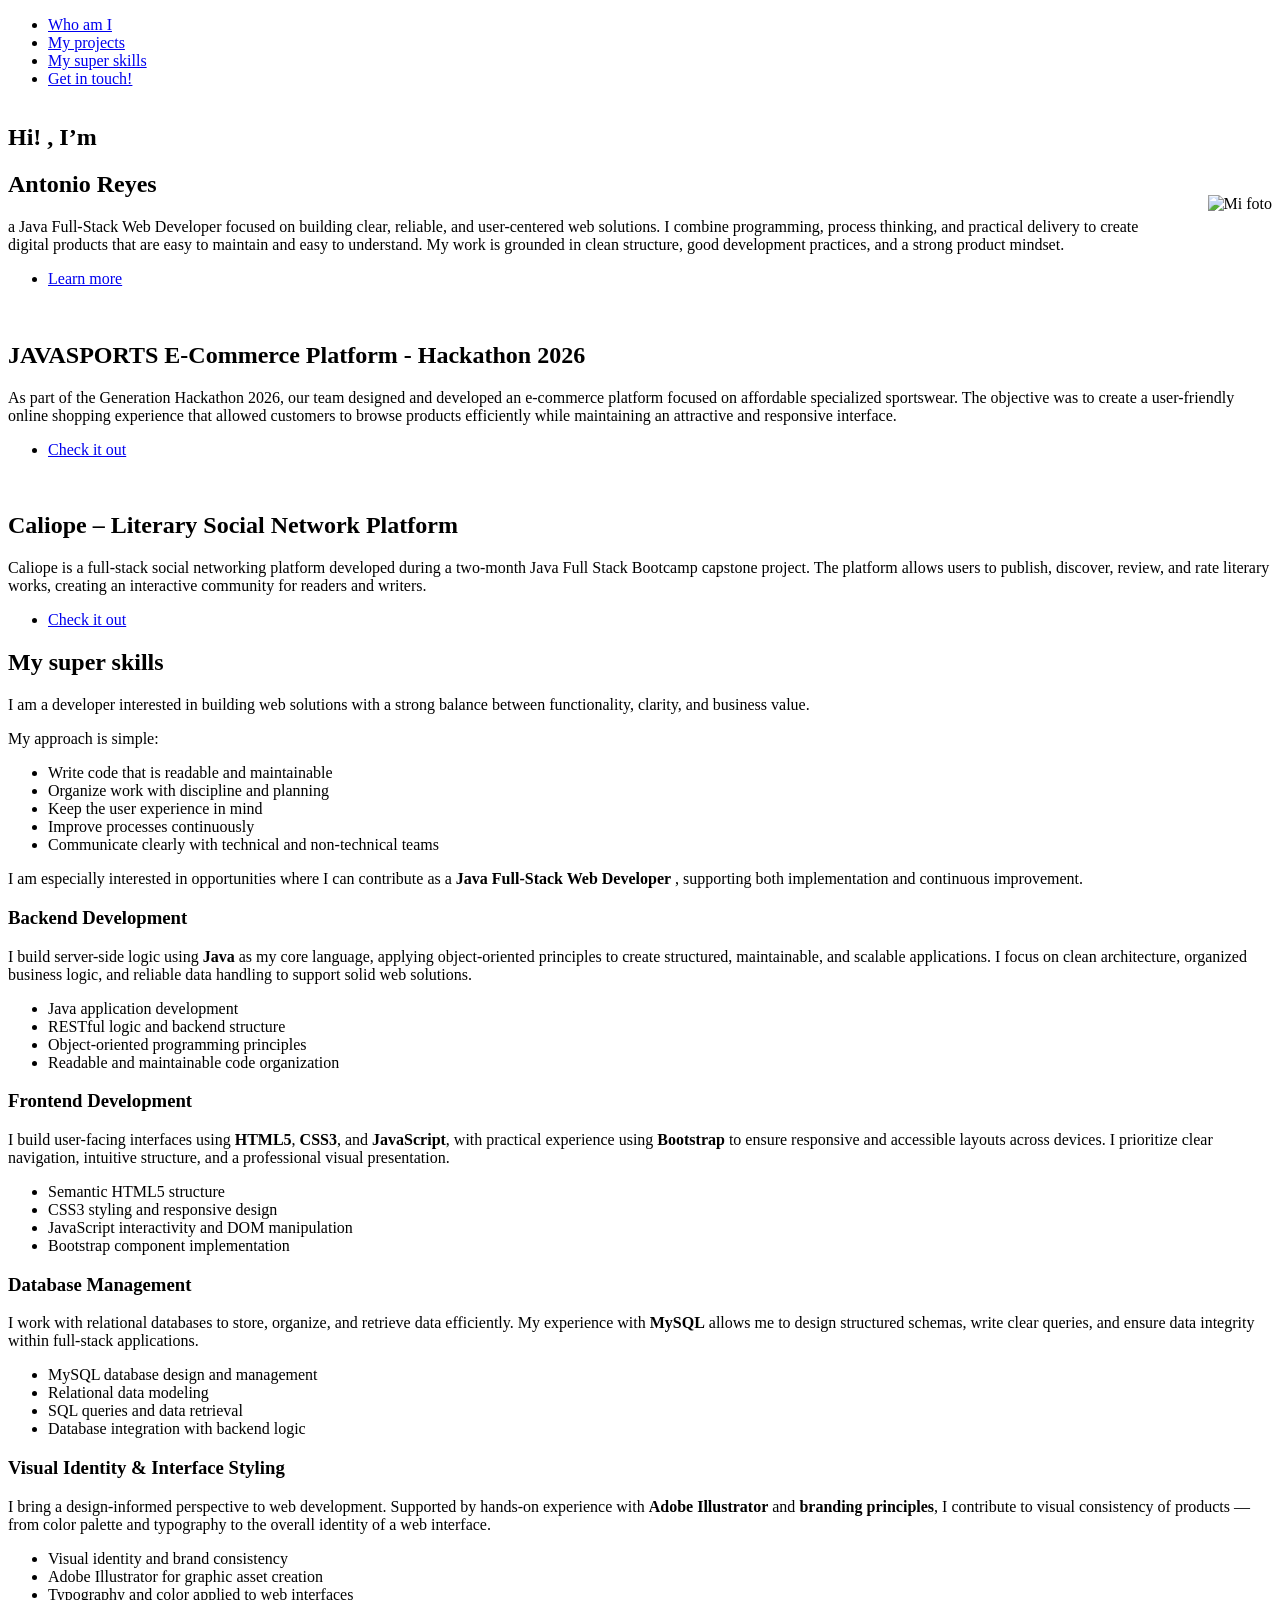
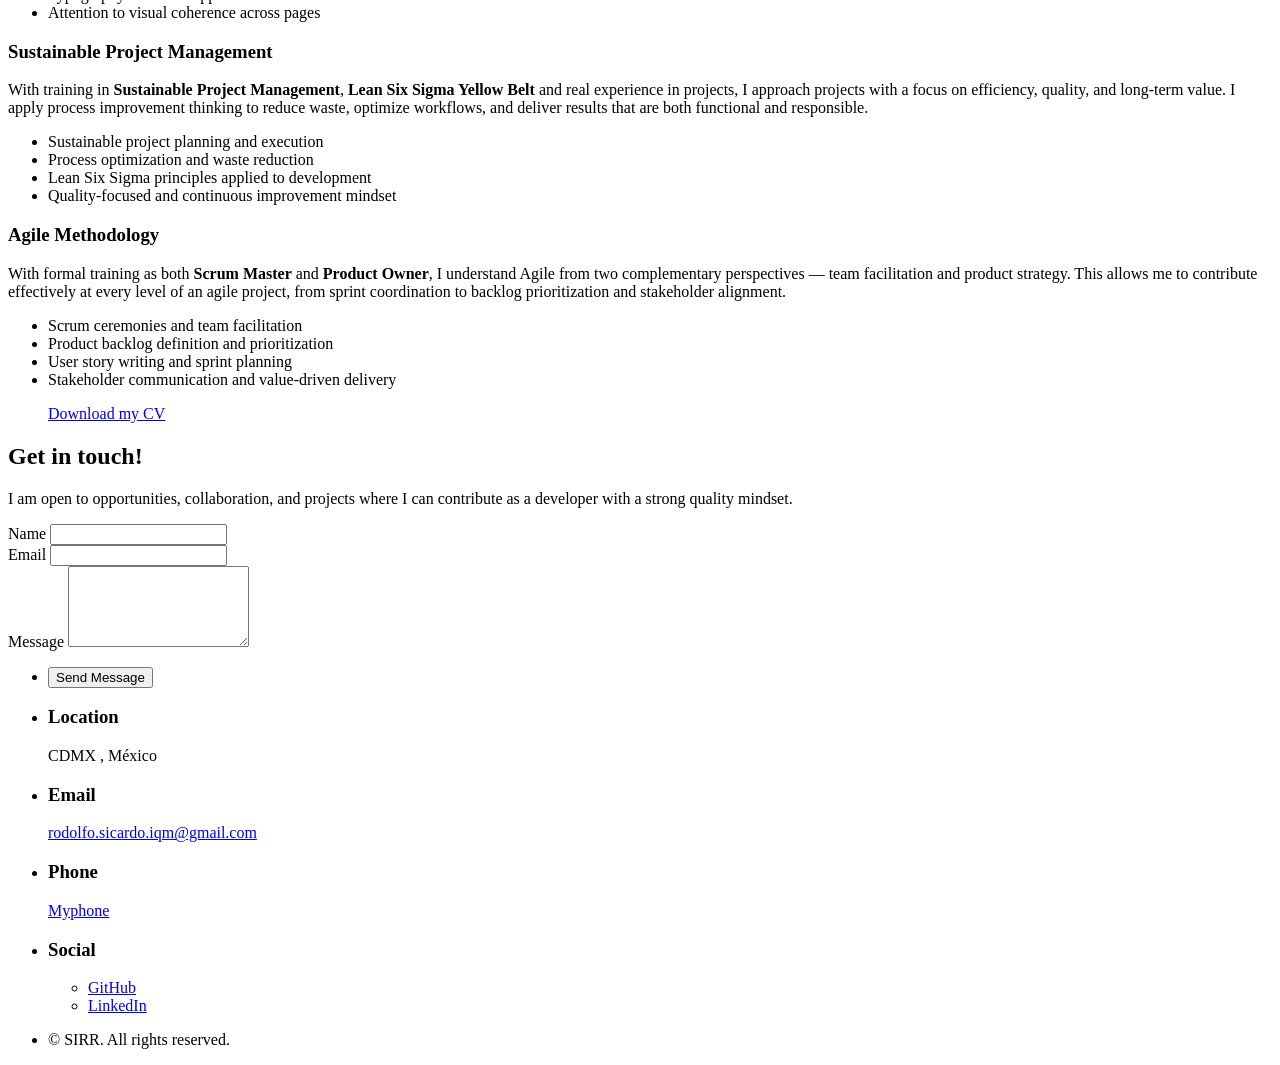
==== index.html @ 2b27deee "Add file via upload Creation of first portfolio" ====
<!DOCTYPE HTML>
<!--
	Hyperspace by HTML5 UP
	html5up.net | @ajlkn
	Free for personal and commercial use under the CCA 3.0 license (html5up.net/license)
-->
<html>

<head>
	<title>Hyperspace by HTML5 UP</title>
	<meta charset="utf-8" />
	<meta name="viewport" content="width=device-width, initial-scale=1, user-scalable=no" />
	<link rel="stylesheet" href="assets/css/main.css" />
	<link rel="stylesheet" href="assets/css/custom.css" />
	<noscript>
		<link rel="stylesheet" href="assets/css/noscript.css" />
	</noscript>
</head>

<body class="is-preload">

	<!-- Sidebar -->
	<section id="sidebar">
		<div class="inner">
			<nav>
				<ul>
					<li><a href="#intro">Who am I</a></li>
					<li><a href="#one">My projects</a></li>
					<li><a href="#two">My super skills</a></li>
					<li><a href="#three">Get in touch!</a></li>
				</ul>
			</nav>
		</div>
	</section>

	<!-- Wrapper -->
	<div id="wrapper">

		<!-- Intro -->
		<section id="intro" class="wrapper style1 fullscreen fade-up">
			<div class="inner" style="display: flex; align-items: center; justify-content: space-between; gap: 2rem;">

				<!-- Columna izquierda: texto -->
				<div style="flex: 1;">
					<h2>Hi! , I’m</h2>
					<h1>Antonio Reyes</h1>
					<p>a Java Full-Stack Web Developer focused on building clear, reliable, and user-centered web
						solutions.
						I combine programming, process thinking, and practical delivery to create digital products that
						are easy to maintain and easy to understand. My work is grounded in clean structure, good
						development practices, and a strong product mindset.</p>
					<ul class="actions">
						<li><a href="#one" class="button scrolly">Learn more</a></li>
					</ul>
				</div>

				<!-- Columna derecha: tu imagen -->
				<div style="flex: 0 0 auto;">
					<img src="/images/img_RASR.png" class="profile-photo" alt="Mi foto">
				</div>

			</div>

		</section>

		<!-- One -->
		<section id="one" class="wrapper style2 spotlights">
			<section>
				<a href="#" class="image"><img src="images/javasportsLogoCopy2.jpeg" alt=""
						data-position="center center" /></a>
				<div class="content">
					<div class="inner">
						<h2> JAVASPORTS E-Commerce Platform <strong>-</strong> Hackathon 2026</h2>
						<p>As part of the Generation Hackathon 2026, our team designed and developed an e-commerce
							platform focused on affordable specialized sportswear. The objective was to create a
							user-friendly online shopping experience that allowed customers to browse products
							efficiently while maintaining an attractive and responsive interface.</p>
						<ul class="actions">
							<li><a href="projectJAVASPORTS.html" class="button">Check it out</a></li>
						</ul>
					</div>
				</div>
			</section>
			<section>
				<a href="#" class="image"><img src="images/caliopeLogo.jpeg" alt="" data-position="top center" /></a>
				<div class="content">
					<div class="inner">
						<h2>Caliope – Literary Social Network Platform</h2>
						<p>Caliope is a full-stack social networking platform developed during a two-month Java Full
							Stack Bootcamp capstone project. The platform allows users to publish, discover, review, and
							rate literary works, creating an interactive community for readers and writers.</p>
						<ul class="actions">
							<li><a href="projectCaliope.html" class="button">Check it out</a></li>
						</ul>
					</div>
				</div>
			</section>
			<!-- <section>
				<a href="#" class="image"><img src="images/pic03.jpg" alt="" data-position="25% 25%" /></a>
				<div class="content">
					<div class="inner">
						<h2>Ultricies aliquam</h2>
						<p>Phasellus convallis elit id ullamcorper pulvinar. Duis aliquam turpis mauris, eu ultricies
							erat malesuada quis. Aliquam dapibus.</p>
						<ul class="actions">
							<li><a href="generic.html" class="button">Learn more</a></li>
						</ul>
					</div>
				</div>
			</section> -->
		</section>

		<!-- Two -->
		<section id="two" class="wrapper style3 fade-up">
			<div class="inner">
				<h2>My super skills</h2>
				<p>I am a developer interested in building web solutions with a strong balance between
					functionality, clarity, and business value.</p>
				<p>My approach is simple:</p>
				<ul>
					<li>Write code that is readable and maintainable</li>
					<li>Organize work with discipline and planning</li>
					<li>Keep the user experience in mind</li>
					<li>Improve processes continuously</li>
					<li>Communicate clearly with technical and non-technical teams</li>
				</ul>
				<p>I am especially interested in opportunities where I can contribute as a
					<strong>Java Full-Stack Web Developer</strong>
					, supporting both implementation and continuous improvement.
				</p>

				<div class="features">
					<section>
						<span class="icon solid major fa-server"></span>
						<h3>Backend Development</h3>
						<p>I build server-side logic using <strong>Java</strong> as my core language,
							applying object-oriented principles to create structured, maintainable, and
							scalable applications. I focus on clean architecture, organized business logic,
							and reliable data handling to support solid web solutions.</p>
						<ul>
							<li>Java application development</li>
							<li>RESTful logic and backend structure</li>
							<li>Object-oriented programming principles</li>
							<li>Readable and maintainable code organization</li>
						</ul>
					</section>
					<section>
						<span class="icon solid major fa-laptop-code"></span>
						<h3>Frontend Development</h3>
						<p>I build user-facing interfaces using <strong>HTML5</strong>,
							<strong>CSS3</strong>, and <strong>JavaScript</strong>, with practical
							experience using <strong>Bootstrap</strong> to ensure responsive and
							accessible layouts across devices. I prioritize clear navigation,
							intuitive structure, and a professional visual presentation.
						</p>
						<ul>
							<li>Semantic HTML5 structure</li>
							<li>CSS3 styling and responsive design</li>
							<li>JavaScript interactivity and DOM manipulation</li>
							<li>Bootstrap component implementation</li>
						</ul>
					</section>
					<section>
						<span class="icon solid major fa-database"></span>
						<h3>Database Management</h3>
						<p>I work with relational databases to store, organize, and retrieve
							data efficiently. My experience with <strong>MySQL</strong> allows me
							to design structured schemas, write clear queries, and ensure data
							integrity within full-stack applications.</p>
						<ul>
							<li>MySQL database design and management</li>
							<li>Relational data modeling</li>
							<li>SQL queries and data retrieval</li>
							<li>Database integration with backend logic</li>
						</ul>
					</section>
					<section>
						<span class="icon solid major fa-paint-brush"></span>
						<h3>Visual Identity & Interface Styling</h3>
						<p>I bring a design-informed perspective to web development. Supported
							by hands-on experience with <strong>Adobe Illustrator</strong> and
							<strong>branding principles</strong>, I contribute
							to visual consistency of products — from color
							palette and typography to the overall identity of a web interface.
						</p>
						<ul>
							<li>Visual identity and brand consistency</li>
							<li>Adobe Illustrator for graphic asset creation</li>
							<li>Typography and color applied to web interfaces</li>
							<li>Attention to visual coherence across pages</li>
						</ul>
					</section>
					<section>
						<span class="icon solid major fa-leaf"></span>
						<h3>Sustainable Project Management</h3>
						<p>With training in <strong>Sustainable Project Management</strong>,
							<strong>Lean Six Sigma Yellow Belt</strong> and real experience in projects,
							I approach projects with a
							focus on efficiency, quality, and long-term value. I apply process
							improvement thinking to reduce waste, optimize workflows, and deliver
							results that are both functional and responsible.
						</p>
						<ul>
							<li>Sustainable project planning and execution</li>
							<li>Process optimization and waste reduction</li>
							<li>Lean Six Sigma principles applied to development</li>
							<li>Quality-focused and continuous improvement mindset</li>
						</ul>
					</section>
					<section>
						<span class="icon solid major fa-sync-alt"></span>
						<h3>Agile Methodology</h3>
						<p>With formal training as both <strong>Scrum Master</strong> and
							<strong>Product Owner</strong>, I understand Agile from two complementary
							perspectives — team facilitation and product strategy. This allows me to
							contribute effectively at every level of an agile project, from sprint
							coordination to backlog prioritization and stakeholder alignment.
						</p>
						<ul>
							<li>Scrum ceremonies and team facilitation</li>
							<li>Product backlog definition and prioritization</li>
							<li>User story writing and sprint planning</li>
							<li>Stakeholder communication and value-driven delivery</li>
						</ul>
					</section>
				</div>
				<ul class="actions">
					<!-- <li><a href="generic.html" class="button">Learn more</a></li> -->
					<a href="files/AntonioReyesCVATSV00.pdf" class="button" download> Download my CV
					</a>

				</ul>
			</div>
		</section>

		<!-- Three -->
		<section id="three" class="wrapper style1 fade-up">
			<div class="inner">
				<h2>Get in touch!</h2>
				<p>I am open to opportunities, collaboration,
					 and projects where I can contribute as a developer with a strong quality mindset.</p>
				<div class="split style1">
					<section>
    <form id="contact-form">
        <div class="fields">
            <div class="field half">
                <label for="name">Name</label>
                <input type="text" name="name" id="name" />
            </div>
            <div class="field half">
                <label for="email">Email</label>
                <input type="text" name="email" id="email" />
            </div>
            <div class="field">
                <label for="message">Message</label>
                <textarea name="message" id="message" rows="5"></textarea>
            </div>
        </div>
        <ul class="actions">
            <li>
                <button type="submit" class="button submit">
                    Send Message
                </button>
            </li>
        </ul>
    </form>
</section>
					<section>
						<ul class="contact">
							<li>
								<h3>Location</h3>
								<span>CDMX , México </span>
							</li>
							<li>
								<h3>Email</h3>
								<a href="mailto:rodolfo.sicardo.iqm@gmail.com">rodolfo.sicardo.iqm@gmail.com</a>
							</li>
							<li>
								<h3>Phone</h3>
								<a href="https://wa.me.">Myphone</a>
							</li>
							<li>
								<h3>Social</h3>
								<ul class="icons">									
									<li><a href="https://github.com/Antonio-Sicardo" class="icon brands fa-github"><span class="label">GitHub</span></a></li>
									<li><a href="https://www.linkedin.com/in/rodolfo-sicardo-iqm/" class="icon brands fa-linkedin-in"><span class="label">LinkedIn</span></a></li>							

								</ul>
							</li>
						</ul>
					</section>
				</div>
			</div>
		</section>

	</div>

	<!-- Footer -->
	<footer id="footer" class="wrapper style1-alt">
		<div class="inner">
			<ul class="menu">
				<li>&copy; SIRR. All rights reserved.</li>				
			</ul>
		</div>
	</footer>

	<!-- Scripts -->
	<script src="assets/js/jquery.min.js"></script>
	<script src="assets/js/jquery.scrollex.min.js"></script>
	<script src="assets/js/jquery.scrolly.min.js"></script>
	<script src="assets/js/browser.min.js"></script>
	<script src="assets/js/breakpoints.min.js"></script>
	<script src="assets/js/util.js"></script>
	<script src="assets/js/main.js"></script>
	<script src="assets/js/jquery.email.js""></script>

</body>

</html>
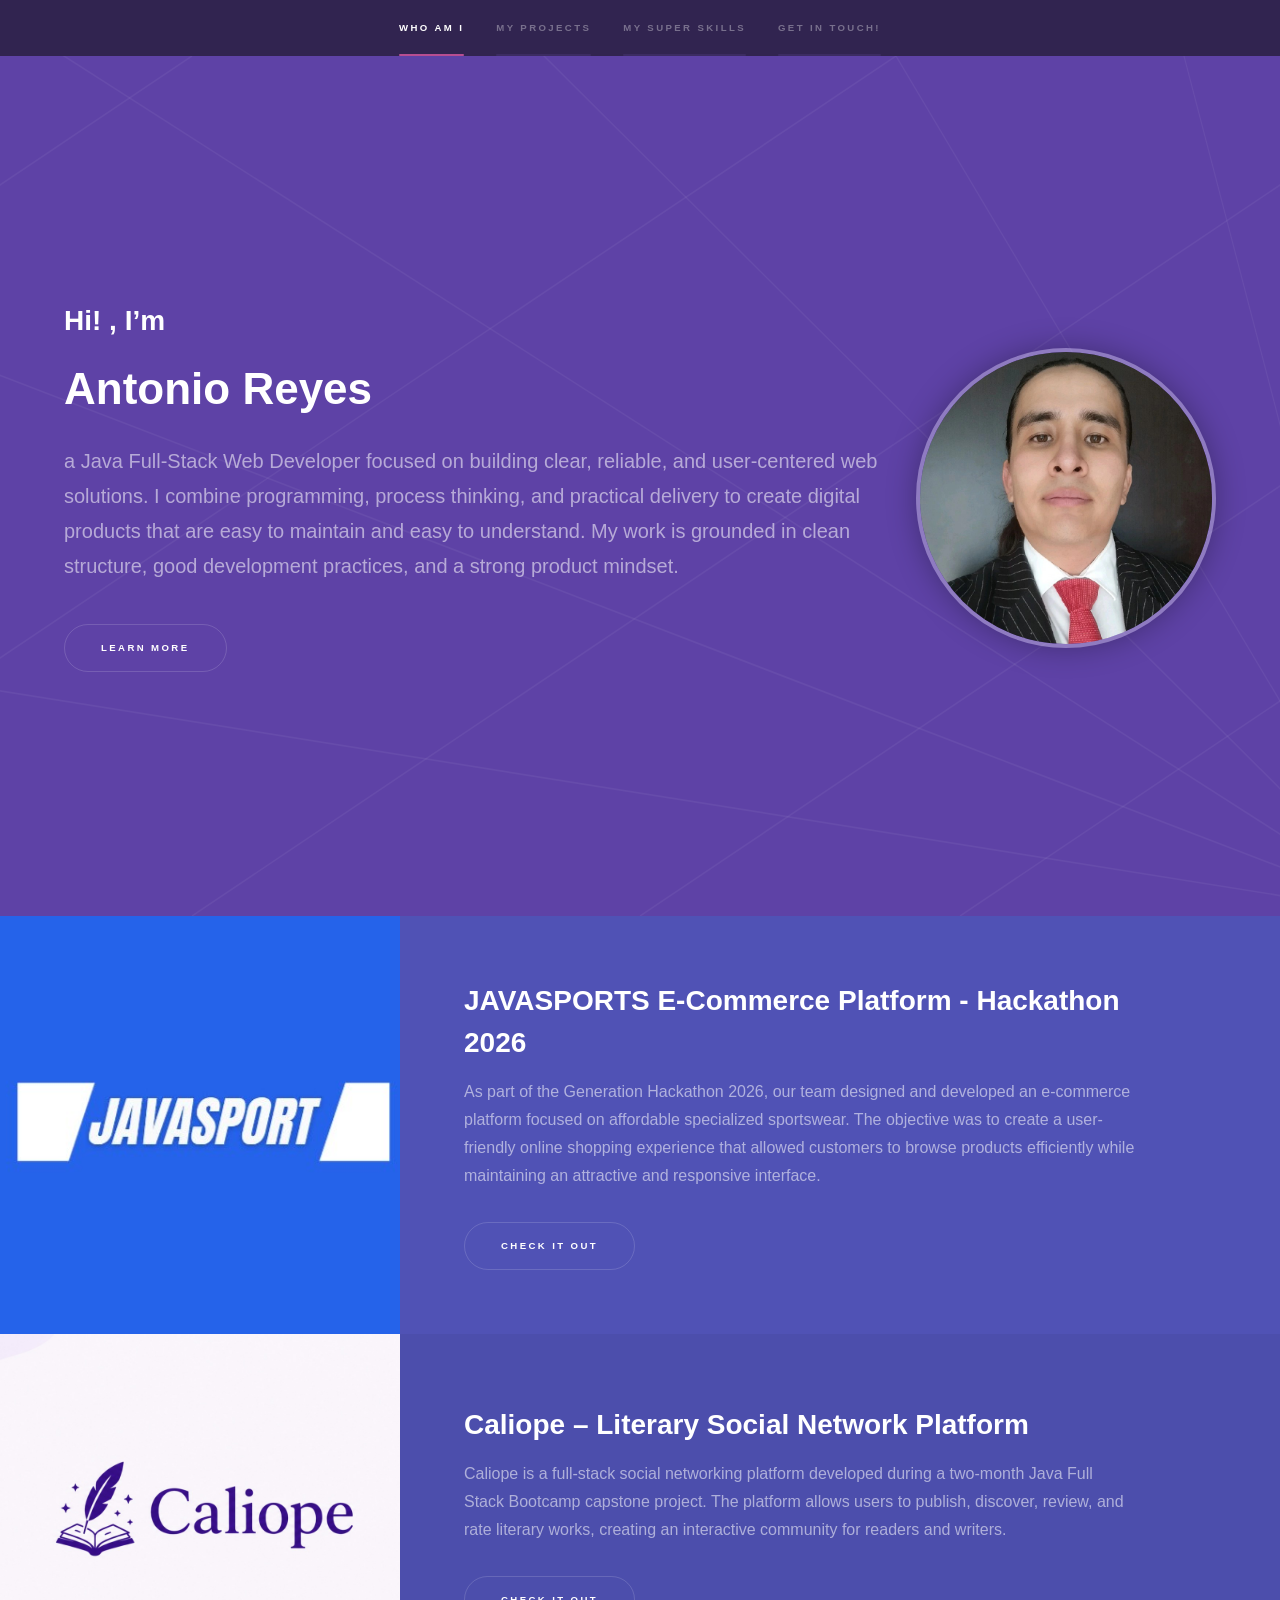
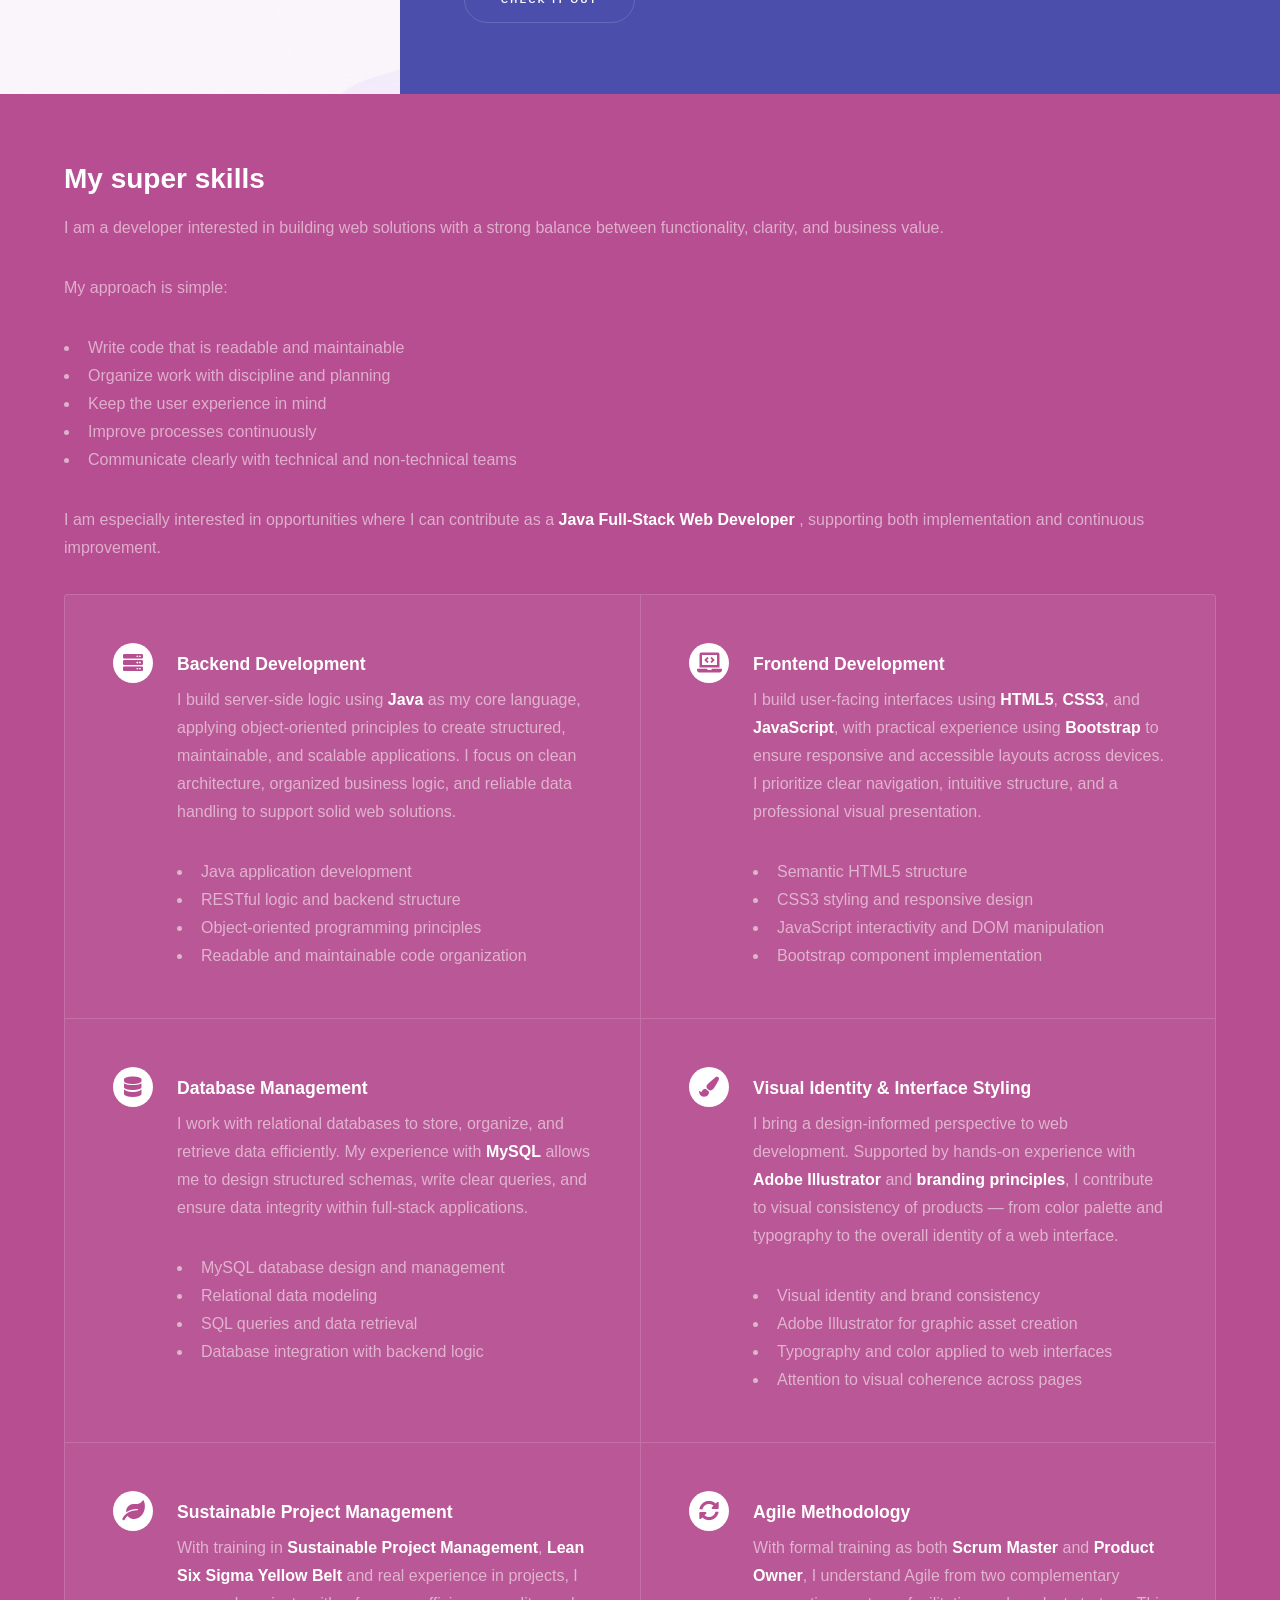
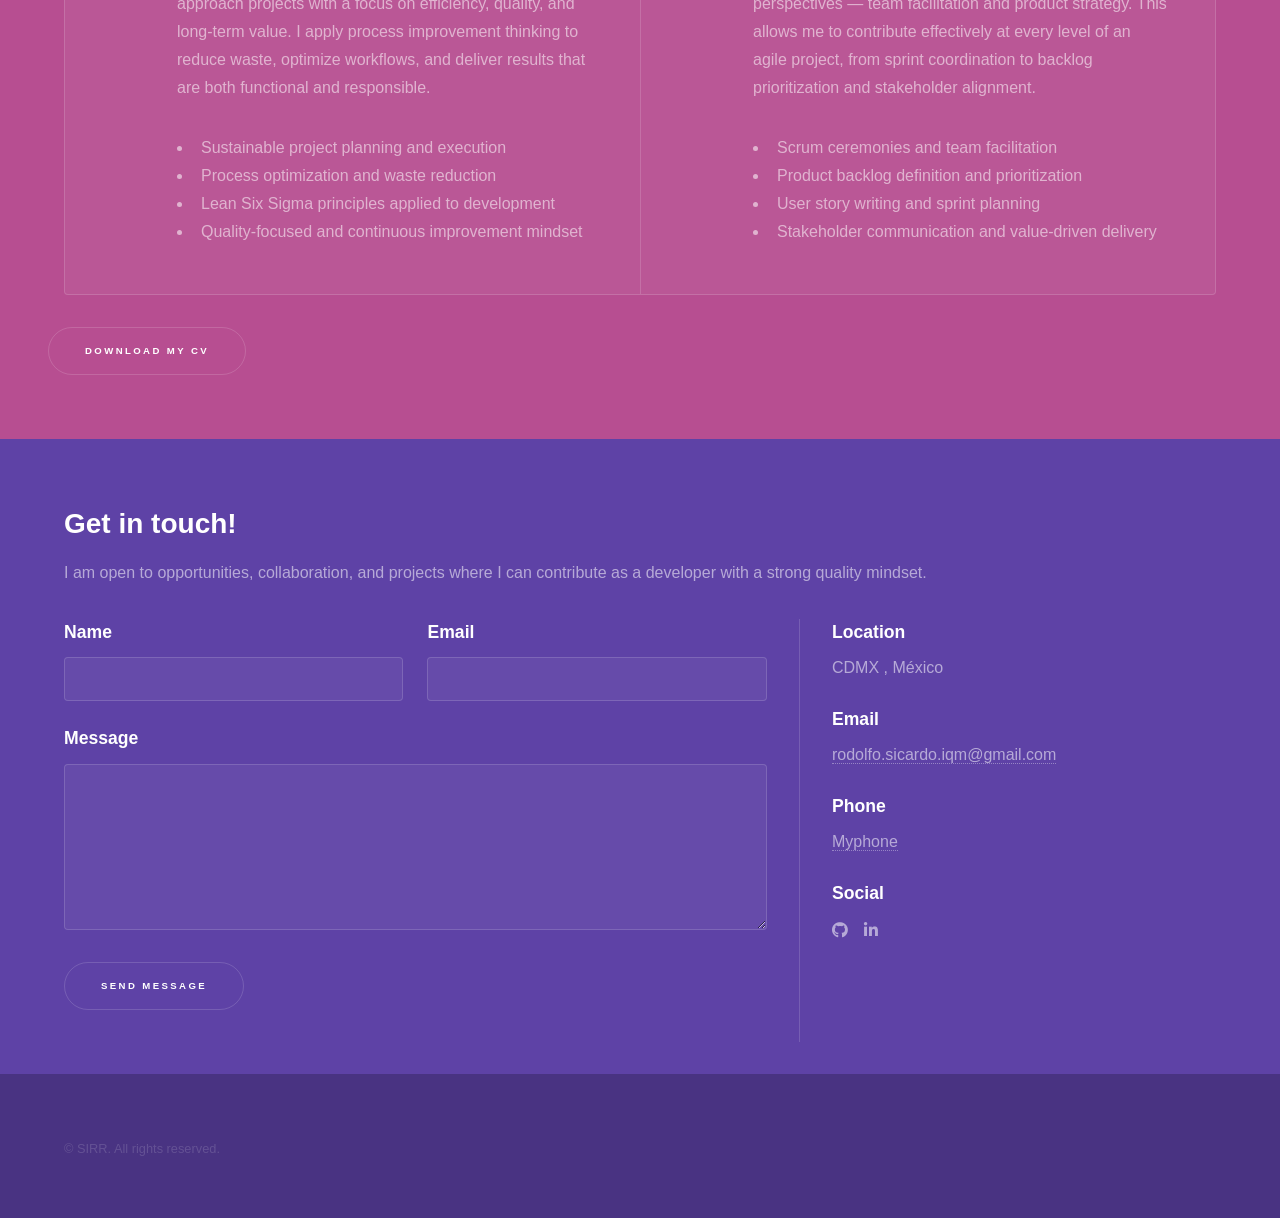
==== commit 452ce23f: "Page title correction" ====
--- a/index.html
+++ b/index.html
@@ -7,7 +7,7 @@
 <html>
 
 <head>
-	<title>Hyperspace by HTML5 UP</title>
+	<title>Antonio Reyes - Portfolio</title>
 	<meta charset="utf-8" />
 	<meta name="viewport" content="width=device-width, initial-scale=1, user-scalable=no" />
 	<link rel="stylesheet" href="assets/css/main.css" />
--- a/assets/css/main.css
+++ b/assets/css/main.css
@@ -0,0 +1,3910 @@
+@import url(fontawesome-all.min.css);
+
+/*
+	Hyperspace by HTML5 UP
+	html5up.net | @ajlkn
+	Free for personal and commercial use under the CCA 3.0 license (html5up.net/license)
+*/
+
+html, body, div, span, applet, object,
+iframe, h1, h2, h3, h4, h5, h6, p, blockquote,
+pre, a, abbr, acronym, address, big, cite,
+code, del, dfn, em, img, ins, kbd, q, s, samp,
+small, strike, strong, sub, sup, tt, var, b,
+u, i, center, dl, dt, dd, ol, ul, li, fieldset,
+form, label, legend, table, caption, tbody,
+tfoot, thead, tr, th, td, article, aside,
+canvas, details, embed, figure, figcaption,
+footer, header, hgroup, menu, nav, output, ruby,
+section, summary, time, mark, audio, video {
+	margin: 0;
+	padding: 0;
+	border: 0;
+	font-size: 100%;
+	font: inherit;
+	vertical-align: baseline;}
+
+article, aside, details, figcaption, figure,
+footer, header, hgroup, menu, nav, section {
+	display: block;}
+
+body {
+	line-height: 1;
+}
+
+ol, ul {
+	list-style: none;
+}
+
+blockquote, q {
+	quotes: none;
+}
+
+	blockquote:before, blockquote:after, q:before, q:after {
+		content: '';
+		content: none;
+	}
+
+table {
+	border-collapse: collapse;
+	border-spacing: 0;
+}
+
+body {
+	-webkit-text-size-adjust: none;
+}
+
+mark {
+	background-color: transparent;
+	color: inherit;
+}
+
+input::-moz-focus-inner {
+	border: 0;
+	padding: 0;
+}
+
+input, select, textarea {
+	-moz-appearance: none;
+	-webkit-appearance: none;
+	-ms-appearance: none;
+	appearance: none;
+}
+
+/* Basic */
+
+	@-ms-viewport {
+		width: device-width;
+	}
+
+	body {
+		-ms-overflow-style: scrollbar;
+	}
+
+	@media screen and (max-width: 480px) {
+
+		html, body {
+			min-width: 320px;
+		}
+
+	}
+
+	html {
+		box-sizing: border-box;
+	}
+
+	*, *:before, *:after {
+		box-sizing: inherit;
+	}
+
+	body {
+		background: #312450;
+	}
+
+		body.is-preload *, body.is-preload *:before, body.is-preload *:after {
+			-moz-animation: none !important;
+			-webkit-animation: none !important;
+			-ms-animation: none !important;
+			animation: none !important;
+			-moz-transition: none !important;
+			-webkit-transition: none !important;
+			-ms-transition: none !important;
+			transition: none !important;
+		}
+
+/* Type */
+
+	body, input, select, textarea {
+		color: rgba(255, 255, 255, 0.55);
+		font-family: Arial, Helvetica, sans-serif;
+		font-size: 16.5pt;
+		font-weight: normal;
+		line-height: 1.75;
+	}
+
+		@media screen and (max-width: 1680px) {
+
+			body, input, select, textarea {
+				font-size: 13pt;
+			}
+
+		}
+
+		@media screen and (max-width: 1280px) {
+
+			body, input, select, textarea {
+				font-size: 12pt;
+			}
+
+		}
+
+		@media screen and (max-width: 360px) {
+
+			body, input, select, textarea {
+				font-size: 11pt;
+			}
+
+		}
+
+	a {
+		-moz-transition: color 0.2s ease, border-bottom-color 0.2s ease;
+		-webkit-transition: color 0.2s ease, border-bottom-color 0.2s ease;
+		-ms-transition: color 0.2s ease, border-bottom-color 0.2s ease;
+		transition: color 0.2s ease, border-bottom-color 0.2s ease;
+		border-bottom: dotted 1px rgba(255, 255, 255, 0.35);
+		color: inherit;
+		text-decoration: none;
+	}
+
+		a:hover {
+			border-bottom-color: transparent;
+			color: #ffffff;
+		}
+
+	strong, b {
+		color: #ffffff;
+		font-weight: bold;
+	}
+
+	em, i {
+		font-style: italic;
+	}
+
+	p {
+		margin: 0 0 2em 0;
+	}
+
+	h1, h2, h3, h4, h5, h6 {
+		color: #ffffff;
+		font-weight: bold;
+		line-height: 1.5;
+		margin: 0 0 0.5em 0;
+	}
+
+		h1 a, h2 a, h3 a, h4 a, h5 a, h6 a {
+			color: inherit;
+			text-decoration: none;
+		}
+
+	h1 {
+		font-size: 2.75em;
+	}
+
+		h1.major {
+			margin: 0 0 1.3em 0;
+			position: relative;
+			padding-bottom: 0.35em;
+		}
+
+			h1.major:after {
+				background-image: -moz-linear-gradient(to right, #5e42a6, #b74e91);
+				background-image: -webkit-linear-gradient(to right, #5e42a6, #b74e91);
+				background-image: -ms-linear-gradient(to right, #5e42a6, #b74e91);
+				background-image: linear-gradient(to right, #5e42a6, #b74e91);
+				-moz-transition: max-width 0.2s ease;
+				-webkit-transition: max-width 0.2s ease;
+				-ms-transition: max-width 0.2s ease;
+				transition: max-width 0.2s ease;
+				border-radius: 0.2em;
+				bottom: 0;
+				content: '';
+				height: 0.05em;
+				position: absolute;
+				right: 0;
+				width: 100%;
+			}
+
+	h2 {
+		font-size: 1.75em;
+	}
+
+	h3 {
+		font-size: 1.1em;
+	}
+
+	h4 {
+		font-size: 1em;
+	}
+
+	h5 {
+		font-size: 0.8em;
+	}
+
+	h6 {
+		font-size: 0.6em;
+	}
+
+	@media screen and (max-width: 736px) {
+
+		h1 {
+			font-size: 2em;
+		}
+
+		h2 {
+			font-size: 1.25em;
+		}
+
+		h3 {
+			font-size: 1em;
+		}
+
+		h4 {
+			font-size: 0.8em;
+		}
+
+		h5 {
+			font-size: 0.6em;
+		}
+
+		h6 {
+			font-size: 0.6em;
+		}
+
+	}
+
+	sub {
+		font-size: 0.8em;
+		position: relative;
+		top: 0.5em;
+	}
+
+	sup {
+		font-size: 0.8em;
+		position: relative;
+		top: -0.5em;
+	}
+
+	blockquote {
+		border-left: solid 4px rgba(255, 255, 255, 0.15);
+		font-style: italic;
+		margin: 0 0 2em 0;
+		padding: 0.5em 0 0.5em 2em;
+	}
+
+	code {
+		background: rgba(255, 255, 255, 0.05);
+		border-radius: 0.25em;
+		border: solid 1px rgba(255, 255, 255, 0.15);
+		font-family: "Courier New", monospace;
+		font-size: 0.9em;
+		margin: 0 0.25em;
+		padding: 0.25em 0.65em;
+	}
+
+	pre {
+		-webkit-overflow-scrolling: touch;
+		font-family: "Courier New", monospace;
+		font-size: 0.9em;
+		margin: 0 0 2em 0;
+	}
+
+		pre code {
+			display: block;
+			line-height: 1.75em;
+			padding: 1em 1.5em;
+			overflow-x: auto;
+		}
+
+	hr {
+		border: 0;
+		border-bottom: solid 1px rgba(255, 255, 255, 0.15);
+		margin: 2em 0;
+	}
+
+		hr.major {
+			margin: 3em 0;
+		}
+
+	.align-left {
+		text-align: left;
+	}
+
+	.align-center {
+		text-align: center;
+	}
+
+	.align-right {
+		text-align: right;
+	}
+
+/* Row */
+
+	.row {
+		display: flex;
+		flex-wrap: wrap;
+		box-sizing: border-box;
+		align-items: stretch;
+	}
+
+		.row > * {
+			box-sizing: border-box;
+		}
+
+		.row.gtr-uniform > * > :last-child {
+			margin-bottom: 0;
+		}
+
+		.row.aln-left {
+			justify-content: flex-start;
+		}
+
+		.row.aln-center {
+			justify-content: center;
+		}
+
+		.row.aln-right {
+			justify-content: flex-end;
+		}
+
+		.row.aln-top {
+			align-items: flex-start;
+		}
+
+		.row.aln-middle {
+			align-items: center;
+		}
+
+		.row.aln-bottom {
+			align-items: flex-end;
+		}
+
+		.row > .imp {
+			order: -1;
+		}
+
+		.row > .col-1 {
+			width: 8.33333%;
+		}
+
+		.row > .off-1 {
+			margin-left: 8.33333%;
+		}
+
+		.row > .col-2 {
+			width: 16.66667%;
+		}
+
+		.row > .off-2 {
+			margin-left: 16.66667%;
+		}
+
+		.row > .col-3 {
+			width: 25%;
+		}
+
+		.row > .off-3 {
+			margin-left: 25%;
+		}
+
+		.row > .col-4 {
+			width: 33.33333%;
+		}
+
+		.row > .off-4 {
+			margin-left: 33.33333%;
+		}
+
+		.row > .col-5 {
+			width: 41.66667%;
+		}
+
+		.row > .off-5 {
+			margin-left: 41.66667%;
+		}
+
+		.row > .col-6 {
+			width: 50%;
+		}
+
+		.row > .off-6 {
+			margin-left: 50%;
+		}
+
+		.row > .col-7 {
+			width: 58.33333%;
+		}
+
+		.row > .off-7 {
+			margin-left: 58.33333%;
+		}
+
+		.row > .col-8 {
+			width: 66.66667%;
+		}
+
+		.row > .off-8 {
+			margin-left: 66.66667%;
+		}
+
+		.row > .col-9 {
+			width: 75%;
+		}
+
+		.row > .off-9 {
+			margin-left: 75%;
+		}
+
+		.row > .col-10 {
+			width: 83.33333%;
+		}
+
+		.row > .off-10 {
+			margin-left: 83.33333%;
+		}
+
+		.row > .col-11 {
+			width: 91.66667%;
+		}
+
+		.row > .off-11 {
+			margin-left: 91.66667%;
+		}
+
+		.row > .col-12 {
+			width: 100%;
+		}
+
+		.row > .off-12 {
+			margin-left: 100%;
+		}
+
+		.row.gtr-0 {
+			margin-top: 0;
+			margin-left: 0em;
+		}
+
+			.row.gtr-0 > * {
+				padding: 0 0 0 0em;
+			}
+
+			.row.gtr-0.gtr-uniform {
+				margin-top: 0em;
+			}
+
+				.row.gtr-0.gtr-uniform > * {
+					padding-top: 0em;
+				}
+
+		.row.gtr-25 {
+			margin-top: 0;
+			margin-left: -0.375em;
+		}
+
+			.row.gtr-25 > * {
+				padding: 0 0 0 0.375em;
+			}
+
+			.row.gtr-25.gtr-uniform {
+				margin-top: -0.375em;
+			}
+
+				.row.gtr-25.gtr-uniform > * {
+					padding-top: 0.375em;
+				}
+
+		.row.gtr-50 {
+			margin-top: 0;
+			margin-left: -0.75em;
+		}
+
+			.row.gtr-50 > * {
+				padding: 0 0 0 0.75em;
+			}
+
+			.row.gtr-50.gtr-uniform {
+				margin-top: -0.75em;
+			}
+
+				.row.gtr-50.gtr-uniform > * {
+					padding-top: 0.75em;
+				}
+
+		.row {
+			margin-top: 0;
+			margin-left: -1.5em;
+		}
+
+			.row > * {
+				padding: 0 0 0 1.5em;
+			}
+
+			.row.gtr-uniform {
+				margin-top: -1.5em;
+			}
+
+				.row.gtr-uniform > * {
+					padding-top: 1.5em;
+				}
+
+		.row.gtr-150 {
+			margin-top: 0;
+			margin-left: -2.25em;
+		}
+
+			.row.gtr-150 > * {
+				padding: 0 0 0 2.25em;
+			}
+
+			.row.gtr-150.gtr-uniform {
+				margin-top: -2.25em;
+			}
+
+				.row.gtr-150.gtr-uniform > * {
+					padding-top: 2.25em;
+				}
+
+		.row.gtr-200 {
+			margin-top: 0;
+			margin-left: -3em;
+		}
+
+			.row.gtr-200 > * {
+				padding: 0 0 0 3em;
+			}
+
+			.row.gtr-200.gtr-uniform {
+				margin-top: -3em;
+			}
+
+				.row.gtr-200.gtr-uniform > * {
+					padding-top: 3em;
+				}
+
+		@media screen and (max-width: 1680px) {
+
+			.row {
+				display: flex;
+				flex-wrap: wrap;
+				box-sizing: border-box;
+				align-items: stretch;
+			}
+
+				.row > * {
+					box-sizing: border-box;
+				}
+
+				.row.gtr-uniform > * > :last-child {
+					margin-bottom: 0;
+				}
+
+				.row.aln-left {
+					justify-content: flex-start;
+				}
+
+				.row.aln-center {
+					justify-content: center;
+				}
+
+				.row.aln-right {
+					justify-content: flex-end;
+				}
+
+				.row.aln-top {
+					align-items: flex-start;
+				}
+
+				.row.aln-middle {
+					align-items: center;
+				}
+
+				.row.aln-bottom {
+					align-items: flex-end;
+				}
+
+				.row > .imp-xlarge {
+					order: -1;
+				}
+
+				.row > .col-1-xlarge {
+					width: 8.33333%;
+				}
+
+				.row > .off-1-xlarge {
+					margin-left: 8.33333%;
+				}
+
+				.row > .col-2-xlarge {
+					width: 16.66667%;
+				}
+
+				.row > .off-2-xlarge {
+					margin-left: 16.66667%;
+				}
+
+				.row > .col-3-xlarge {
+					width: 25%;
+				}
+
+				.row > .off-3-xlarge {
+					margin-left: 25%;
+				}
+
+				.row > .col-4-xlarge {
+					width: 33.33333%;
+				}
+
+				.row > .off-4-xlarge {
+					margin-left: 33.33333%;
+				}
+
+				.row > .col-5-xlarge {
+					width: 41.66667%;
+				}
+
+				.row > .off-5-xlarge {
+					margin-left: 41.66667%;
+				}
+
+				.row > .col-6-xlarge {
+					width: 50%;
+				}
+
+				.row > .off-6-xlarge {
+					margin-left: 50%;
+				}
+
+				.row > .col-7-xlarge {
+					width: 58.33333%;
+				}
+
+				.row > .off-7-xlarge {
+					margin-left: 58.33333%;
+				}
+
+				.row > .col-8-xlarge {
+					width: 66.66667%;
+				}
+
+				.row > .off-8-xlarge {
+					margin-left: 66.66667%;
+				}
+
+				.row > .col-9-xlarge {
+					width: 75%;
+				}
+
+				.row > .off-9-xlarge {
+					margin-left: 75%;
+				}
+
+				.row > .col-10-xlarge {
+					width: 83.33333%;
+				}
+
+				.row > .off-10-xlarge {
+					margin-left: 83.33333%;
+				}
+
+				.row > .col-11-xlarge {
+					width: 91.66667%;
+				}
+
+				.row > .off-11-xlarge {
+					margin-left: 91.66667%;
+				}
+
+				.row > .col-12-xlarge {
+					width: 100%;
+				}
+
+				.row > .off-12-xlarge {
+					margin-left: 100%;
+				}
+
+				.row.gtr-0 {
+					margin-top: 0;
+					margin-left: 0em;
+				}
+
+					.row.gtr-0 > * {
+						padding: 0 0 0 0em;
+					}
+
+					.row.gtr-0.gtr-uniform {
+						margin-top: 0em;
+					}
+
+						.row.gtr-0.gtr-uniform > * {
+							padding-top: 0em;
+						}
+
+				.row.gtr-25 {
+					margin-top: 0;
+					margin-left: -0.375em;
+				}
+
+					.row.gtr-25 > * {
+						padding: 0 0 0 0.375em;
+					}
+
+					.row.gtr-25.gtr-uniform {
+						margin-top: -0.375em;
+					}
+
+						.row.gtr-25.gtr-uniform > * {
+							padding-top: 0.375em;
+						}
+
+				.row.gtr-50 {
+					margin-top: 0;
+					margin-left: -0.75em;
+				}
+
+					.row.gtr-50 > * {
+						padding: 0 0 0 0.75em;
+					}
+
+					.row.gtr-50.gtr-uniform {
+						margin-top: -0.75em;
+					}
+
+						.row.gtr-50.gtr-uniform > * {
+							padding-top: 0.75em;
+						}
+
+				.row {
+					margin-top: 0;
+					margin-left: -1.5em;
+				}
+
+					.row > * {
+						padding: 0 0 0 1.5em;
+					}
+
+					.row.gtr-uniform {
+						margin-top: -1.5em;
+					}
+
+						.row.gtr-uniform > * {
+							padding-top: 1.5em;
+						}
+
+				.row.gtr-150 {
+					margin-top: 0;
+					margin-left: -2.25em;
+				}
+
+					.row.gtr-150 > * {
+						padding: 0 0 0 2.25em;
+					}
+
+					.row.gtr-150.gtr-uniform {
+						margin-top: -2.25em;
+					}
+
+						.row.gtr-150.gtr-uniform > * {
+							padding-top: 2.25em;
+						}
+
+				.row.gtr-200 {
+					margin-top: 0;
+					margin-left: -3em;
+				}
+
+					.row.gtr-200 > * {
+						padding: 0 0 0 3em;
+					}
+
+					.row.gtr-200.gtr-uniform {
+						margin-top: -3em;
+					}
+
+						.row.gtr-200.gtr-uniform > * {
+							padding-top: 3em;
+						}
+
+		}
+
+		@media screen and (max-width: 1280px) {
+
+			.row {
+				display: flex;
+				flex-wrap: wrap;
+				box-sizing: border-box;
+				align-items: stretch;
+			}
+
+				.row > * {
+					box-sizing: border-box;
+				}
+
+				.row.gtr-uniform > * > :last-child {
+					margin-bottom: 0;
+				}
+
+				.row.aln-left {
+					justify-content: flex-start;
+				}
+
+				.row.aln-center {
+					justify-content: center;
+				}
+
+				.row.aln-right {
+					justify-content: flex-end;
+				}
+
+				.row.aln-top {
+					align-items: flex-start;
+				}
+
+				.row.aln-middle {
+					align-items: center;
+				}
+
+				.row.aln-bottom {
+					align-items: flex-end;
+				}
+
+				.row > .imp-large {
+					order: -1;
+				}
+
+				.row > .col-1-large {
+					width: 8.33333%;
+				}
+
+				.row > .off-1-large {
+					margin-left: 8.33333%;
+				}
+
+				.row > .col-2-large {
+					width: 16.66667%;
+				}
+
+				.row > .off-2-large {
+					margin-left: 16.66667%;
+				}
+
+				.row > .col-3-large {
+					width: 25%;
+				}
+
+				.row > .off-3-large {
+					margin-left: 25%;
+				}
+
+				.row > .col-4-large {
+					width: 33.33333%;
+				}
+
+				.row > .off-4-large {
+					margin-left: 33.33333%;
+				}
+
+				.row > .col-5-large {
+					width: 41.66667%;
+				}
+
+				.row > .off-5-large {
+					margin-left: 41.66667%;
+				}
+
+				.row > .col-6-large {
+					width: 50%;
+				}
+
+				.row > .off-6-large {
+					margin-left: 50%;
+				}
+
+				.row > .col-7-large {
+					width: 58.33333%;
+				}
+
+				.row > .off-7-large {
+					margin-left: 58.33333%;
+				}
+
+				.row > .col-8-large {
+					width: 66.66667%;
+				}
+
+				.row > .off-8-large {
+					margin-left: 66.66667%;
+				}
+
+				.row > .col-9-large {
+					width: 75%;
+				}
+
+				.row > .off-9-large {
+					margin-left: 75%;
+				}
+
+				.row > .col-10-large {
+					width: 83.33333%;
+				}
+
+				.row > .off-10-large {
+					margin-left: 83.33333%;
+				}
+
+				.row > .col-11-large {
+					width: 91.66667%;
+				}
+
+				.row > .off-11-large {
+					margin-left: 91.66667%;
+				}
+
+				.row > .col-12-large {
+					width: 100%;
+				}
+
+				.row > .off-12-large {
+					margin-left: 100%;
+				}
+
+				.row.gtr-0 {
+					margin-top: 0;
+					margin-left: 0em;
+				}
+
+					.row.gtr-0 > * {
+						padding: 0 0 0 0em;
+					}
+
+					.row.gtr-0.gtr-uniform {
+						margin-top: 0em;
+					}
+
+						.row.gtr-0.gtr-uniform > * {
+							padding-top: 0em;
+						}
+
+				.row.gtr-25 {
+					margin-top: 0;
+					margin-left: -0.375em;
+				}
+
+					.row.gtr-25 > * {
+						padding: 0 0 0 0.375em;
+					}
+
+					.row.gtr-25.gtr-uniform {
+						margin-top: -0.375em;
+					}
+
+						.row.gtr-25.gtr-uniform > * {
+							padding-top: 0.375em;
+						}
+
+				.row.gtr-50 {
+					margin-top: 0;
+					margin-left: -0.75em;
+				}
+
+					.row.gtr-50 > * {
+						padding: 0 0 0 0.75em;
+					}
+
+					.row.gtr-50.gtr-uniform {
+						margin-top: -0.75em;
+					}
+
+						.row.gtr-50.gtr-uniform > * {
+							padding-top: 0.75em;
+						}
+
+				.row {
+					margin-top: 0;
+					margin-left: -1.5em;
+				}
+
+					.row > * {
+						padding: 0 0 0 1.5em;
+					}
+
+					.row.gtr-uniform {
+						margin-top: -1.5em;
+					}
+
+						.row.gtr-uniform > * {
+							padding-top: 1.5em;
+						}
+
+				.row.gtr-150 {
+					margin-top: 0;
+					margin-left: -2.25em;
+				}
+
+					.row.gtr-150 > * {
+						padding: 0 0 0 2.25em;
+					}
+
+					.row.gtr-150.gtr-uniform {
+						margin-top: -2.25em;
+					}
+
+						.row.gtr-150.gtr-uniform > * {
+							padding-top: 2.25em;
+						}
+
+				.row.gtr-200 {
+					margin-top: 0;
+					margin-left: -3em;
+				}
+
+					.row.gtr-200 > * {
+						padding: 0 0 0 3em;
+					}
+
+					.row.gtr-200.gtr-uniform {
+						margin-top: -3em;
+					}
+
+						.row.gtr-200.gtr-uniform > * {
+							padding-top: 3em;
+						}
+
+		}
+
+		@media screen and (max-width: 980px) {
+
+			.row {
+				display: flex;
+				flex-wrap: wrap;
+				box-sizing: border-box;
+				align-items: stretch;
+			}
+
+				.row > * {
+					box-sizing: border-box;
+				}
+
+				.row.gtr-uniform > * > :last-child {
+					margin-bottom: 0;
+				}
+
+				.row.aln-left {
+					justify-content: flex-start;
+				}
+
+				.row.aln-center {
+					justify-content: center;
+				}
+
+				.row.aln-right {
+					justify-content: flex-end;
+				}
+
+				.row.aln-top {
+					align-items: flex-start;
+				}
+
+				.row.aln-middle {
+					align-items: center;
+				}
+
+				.row.aln-bottom {
+					align-items: flex-end;
+				}
+
+				.row > .imp-medium {
+					order: -1;
+				}
+
+				.row > .col-1-medium {
+					width: 8.33333%;
+				}
+
+				.row > .off-1-medium {
+					margin-left: 8.33333%;
+				}
+
+				.row > .col-2-medium {
+					width: 16.66667%;
+				}
+
+				.row > .off-2-medium {
+					margin-left: 16.66667%;
+				}
+
+				.row > .col-3-medium {
+					width: 25%;
+				}
+
+				.row > .off-3-medium {
+					margin-left: 25%;
+				}
+
+				.row > .col-4-medium {
+					width: 33.33333%;
+				}
+
+				.row > .off-4-medium {
+					margin-left: 33.33333%;
+				}
+
+				.row > .col-5-medium {
+					width: 41.66667%;
+				}
+
+				.row > .off-5-medium {
+					margin-left: 41.66667%;
+				}
+
+				.row > .col-6-medium {
+					width: 50%;
+				}
+
+				.row > .off-6-medium {
+					margin-left: 50%;
+				}
+
+				.row > .col-7-medium {
+					width: 58.33333%;
+				}
+
+				.row > .off-7-medium {
+					margin-left: 58.33333%;
+				}
+
+				.row > .col-8-medium {
+					width: 66.66667%;
+				}
+
+				.row > .off-8-medium {
+					margin-left: 66.66667%;
+				}
+
+				.row > .col-9-medium {
+					width: 75%;
+				}
+
+				.row > .off-9-medium {
+					margin-left: 75%;
+				}
+
+				.row > .col-10-medium {
+					width: 83.33333%;
+				}
+
+				.row > .off-10-medium {
+					margin-left: 83.33333%;
+				}
+
+				.row > .col-11-medium {
+					width: 91.66667%;
+				}
+
+				.row > .off-11-medium {
+					margin-left: 91.66667%;
+				}
+
+				.row > .col-12-medium {
+					width: 100%;
+				}
+
+				.row > .off-12-medium {
+					margin-left: 100%;
+				}
+
+				.row.gtr-0 {
+					margin-top: 0;
+					margin-left: 0em;
+				}
+
+					.row.gtr-0 > * {
+						padding: 0 0 0 0em;
+					}
+
+					.row.gtr-0.gtr-uniform {
+						margin-top: 0em;
+					}
+
+						.row.gtr-0.gtr-uniform > * {
+							padding-top: 0em;
+						}
+
+				.row.gtr-25 {
+					margin-top: 0;
+					margin-left: -0.375em;
+				}
+
+					.row.gtr-25 > * {
+						padding: 0 0 0 0.375em;
+					}
+
+					.row.gtr-25.gtr-uniform {
+						margin-top: -0.375em;
+					}
+
+						.row.gtr-25.gtr-uniform > * {
+							padding-top: 0.375em;
+						}
+
+				.row.gtr-50 {
+					margin-top: 0;
+					margin-left: -0.75em;
+				}
+
+					.row.gtr-50 > * {
+						padding: 0 0 0 0.75em;
+					}
+
+					.row.gtr-50.gtr-uniform {
+						margin-top: -0.75em;
+					}
+
+						.row.gtr-50.gtr-uniform > * {
+							padding-top: 0.75em;
+						}
+
+				.row {
+					margin-top: 0;
+					margin-left: -1.5em;
+				}
+
+					.row > * {
+						padding: 0 0 0 1.5em;
+					}
+
+					.row.gtr-uniform {
+						margin-top: -1.5em;
+					}
+
+						.row.gtr-uniform > * {
+							padding-top: 1.5em;
+						}
+
+				.row.gtr-150 {
+					margin-top: 0;
+					margin-left: -2.25em;
+				}
+
+					.row.gtr-150 > * {
+						padding: 0 0 0 2.25em;
+					}
+
+					.row.gtr-150.gtr-uniform {
+						margin-top: -2.25em;
+					}
+
+						.row.gtr-150.gtr-uniform > * {
+							padding-top: 2.25em;
+						}
+
+				.row.gtr-200 {
+					margin-top: 0;
+					margin-left: -3em;
+				}
+
+					.row.gtr-200 > * {
+						padding: 0 0 0 3em;
+					}
+
+					.row.gtr-200.gtr-uniform {
+						margin-top: -3em;
+					}
+
+						.row.gtr-200.gtr-uniform > * {
+							padding-top: 3em;
+						}
+
+		}
+
+		@media screen and (max-width: 736px) {
+
+			.row {
+				display: flex;
+				flex-wrap: wrap;
+				box-sizing: border-box;
+				align-items: stretch;
+			}
+
+				.row > * {
+					box-sizing: border-box;
+				}
+
+				.row.gtr-uniform > * > :last-child {
+					margin-bottom: 0;
+				}
+
+				.row.aln-left {
+					justify-content: flex-start;
+				}
+
+				.row.aln-center {
+					justify-content: center;
+				}
+
+				.row.aln-right {
+					justify-content: flex-end;
+				}
+
+				.row.aln-top {
+					align-items: flex-start;
+				}
+
+				.row.aln-middle {
+					align-items: center;
+				}
+
+				.row.aln-bottom {
+					align-items: flex-end;
+				}
+
+				.row > .imp-small {
+					order: -1;
+				}
+
+				.row > .col-1-small {
+					width: 8.33333%;
+				}
+
+				.row > .off-1-small {
+					margin-left: 8.33333%;
+				}
+
+				.row > .col-2-small {
+					width: 16.66667%;
+				}
+
+				.row > .off-2-small {
+					margin-left: 16.66667%;
+				}
+
+				.row > .col-3-small {
+					width: 25%;
+				}
+
+				.row > .off-3-small {
+					margin-left: 25%;
+				}
+
+				.row > .col-4-small {
+					width: 33.33333%;
+				}
+
+				.row > .off-4-small {
+					margin-left: 33.33333%;
+				}
+
+				.row > .col-5-small {
+					width: 41.66667%;
+				}
+
+				.row > .off-5-small {
+					margin-left: 41.66667%;
+				}
+
+				.row > .col-6-small {
+					width: 50%;
+				}
+
+				.row > .off-6-small {
+					margin-left: 50%;
+				}
+
+				.row > .col-7-small {
+					width: 58.33333%;
+				}
+
+				.row > .off-7-small {
+					margin-left: 58.33333%;
+				}
+
+				.row > .col-8-small {
+					width: 66.66667%;
+				}
+
+				.row > .off-8-small {
+					margin-left: 66.66667%;
+				}
+
+				.row > .col-9-small {
+					width: 75%;
+				}
+
+				.row > .off-9-small {
+					margin-left: 75%;
+				}
+
+				.row > .col-10-small {
+					width: 83.33333%;
+				}
+
+				.row > .off-10-small {
+					margin-left: 83.33333%;
+				}
+
+				.row > .col-11-small {
+					width: 91.66667%;
+				}
+
+				.row > .off-11-small {
+					margin-left: 91.66667%;
+				}
+
+				.row > .col-12-small {
+					width: 100%;
+				}
+
+				.row > .off-12-small {
+					margin-left: 100%;
+				}
+
+				.row.gtr-0 {
+					margin-top: 0;
+					margin-left: 0em;
+				}
+
+					.row.gtr-0 > * {
+						padding: 0 0 0 0em;
+					}
+
+					.row.gtr-0.gtr-uniform {
+						margin-top: 0em;
+					}
+
+						.row.gtr-0.gtr-uniform > * {
+							padding-top: 0em;
+						}
+
+				.row.gtr-25 {
+					margin-top: 0;
+					margin-left: -0.375em;
+				}
+
+					.row.gtr-25 > * {
+						padding: 0 0 0 0.375em;
+					}
+
+					.row.gtr-25.gtr-uniform {
+						margin-top: -0.375em;
+					}
+
+						.row.gtr-25.gtr-uniform > * {
+							padding-top: 0.375em;
+						}
+
+				.row.gtr-50 {
+					margin-top: 0;
+					margin-left: -0.75em;
+				}
+
+					.row.gtr-50 > * {
+						padding: 0 0 0 0.75em;
+					}
+
+					.row.gtr-50.gtr-uniform {
+						margin-top: -0.75em;
+					}
+
+						.row.gtr-50.gtr-uniform > * {
+							padding-top: 0.75em;
+						}
+
+				.row {
+					margin-top: 0;
+					margin-left: -1.5em;
+				}
+
+					.row > * {
+						padding: 0 0 0 1.5em;
+					}
+
+					.row.gtr-uniform {
+						margin-top: -1.5em;
+					}
+
+						.row.gtr-uniform > * {
+							padding-top: 1.5em;
+						}
+
+				.row.gtr-150 {
+					margin-top: 0;
+					margin-left: -2.25em;
+				}
+
+					.row.gtr-150 > * {
+						padding: 0 0 0 2.25em;
+					}
+
+					.row.gtr-150.gtr-uniform {
+						margin-top: -2.25em;
+					}
+
+						.row.gtr-150.gtr-uniform > * {
+							padding-top: 2.25em;
+						}
+
+				.row.gtr-200 {
+					margin-top: 0;
+					margin-left: -3em;
+				}
+
+					.row.gtr-200 > * {
+						padding: 0 0 0 3em;
+					}
+
+					.row.gtr-200.gtr-uniform {
+						margin-top: -3em;
+					}
+
+						.row.gtr-200.gtr-uniform > * {
+							padding-top: 3em;
+						}
+
+		}
+
+		@media screen and (max-width: 480px) {
+
+			.row {
+				display: flex;
+				flex-wrap: wrap;
+				box-sizing: border-box;
+				align-items: stretch;
+			}
+
+				.row > * {
+					box-sizing: border-box;
+				}
+
+				.row.gtr-uniform > * > :last-child {
+					margin-bottom: 0;
+				}
+
+				.row.aln-left {
+					justify-content: flex-start;
+				}
+
+				.row.aln-center {
+					justify-content: center;
+				}
+
+				.row.aln-right {
+					justify-content: flex-end;
+				}
+
+				.row.aln-top {
+					align-items: flex-start;
+				}
+
+				.row.aln-middle {
+					align-items: center;
+				}
+
+				.row.aln-bottom {
+					align-items: flex-end;
+				}
+
+				.row > .imp-xsmall {
+					order: -1;
+				}
+
+				.row > .col-1-xsmall {
+					width: 8.33333%;
+				}
+
+				.row > .off-1-xsmall {
+					margin-left: 8.33333%;
+				}
+
+				.row > .col-2-xsmall {
+					width: 16.66667%;
+				}
+
+				.row > .off-2-xsmall {
+					margin-left: 16.66667%;
+				}
+
+				.row > .col-3-xsmall {
+					width: 25%;
+				}
+
+				.row > .off-3-xsmall {
+					margin-left: 25%;
+				}
+
+				.row > .col-4-xsmall {
+					width: 33.33333%;
+				}
+
+				.row > .off-4-xsmall {
+					margin-left: 33.33333%;
+				}
+
+				.row > .col-5-xsmall {
+					width: 41.66667%;
+				}
+
+				.row > .off-5-xsmall {
+					margin-left: 41.66667%;
+				}
+
+				.row > .col-6-xsmall {
+					width: 50%;
+				}
+
+				.row > .off-6-xsmall {
+					margin-left: 50%;
+				}
+
+				.row > .col-7-xsmall {
+					width: 58.33333%;
+				}
+
+				.row > .off-7-xsmall {
+					margin-left: 58.33333%;
+				}
+
+				.row > .col-8-xsmall {
+					width: 66.66667%;
+				}
+
+				.row > .off-8-xsmall {
+					margin-left: 66.66667%;
+				}
+
+				.row > .col-9-xsmall {
+					width: 75%;
+				}
+
+				.row > .off-9-xsmall {
+					margin-left: 75%;
+				}
+
+				.row > .col-10-xsmall {
+					width: 83.33333%;
+				}
+
+				.row > .off-10-xsmall {
+					margin-left: 83.33333%;
+				}
+
+				.row > .col-11-xsmall {
+					width: 91.66667%;
+				}
+
+				.row > .off-11-xsmall {
+					margin-left: 91.66667%;
+				}
+
+				.row > .col-12-xsmall {
+					width: 100%;
+				}
+
+				.row > .off-12-xsmall {
+					margin-left: 100%;
+				}
+
+				.row.gtr-0 {
+					margin-top: 0;
+					margin-left: 0em;
+				}
+
+					.row.gtr-0 > * {
+						padding: 0 0 0 0em;
+					}
+
+					.row.gtr-0.gtr-uniform {
+						margin-top: 0em;
+					}
+
+						.row.gtr-0.gtr-uniform > * {
+							padding-top: 0em;
+						}
+
+				.row.gtr-25 {
+					margin-top: 0;
+					margin-left: -0.375em;
+				}
+
+					.row.gtr-25 > * {
+						padding: 0 0 0 0.375em;
+					}
+
+					.row.gtr-25.gtr-uniform {
+						margin-top: -0.375em;
+					}
+
+						.row.gtr-25.gtr-uniform > * {
+							padding-top: 0.375em;
+						}
+
+				.row.gtr-50 {
+					margin-top: 0;
+					margin-left: -0.75em;
+				}
+
+					.row.gtr-50 > * {
+						padding: 0 0 0 0.75em;
+					}
+
+					.row.gtr-50.gtr-uniform {
+						margin-top: -0.75em;
+					}
+
+						.row.gtr-50.gtr-uniform > * {
+							padding-top: 0.75em;
+						}
+
+				.row {
+					margin-top: 0;
+					margin-left: -1.5em;
+				}
+
+					.row > * {
+						padding: 0 0 0 1.5em;
+					}
+
+					.row.gtr-uniform {
+						margin-top: -1.5em;
+					}
+
+						.row.gtr-uniform > * {
+							padding-top: 1.5em;
+						}
+
+				.row.gtr-150 {
+					margin-top: 0;
+					margin-left: -2.25em;
+				}
+
+					.row.gtr-150 > * {
+						padding: 0 0 0 2.25em;
+					}
+
+					.row.gtr-150.gtr-uniform {
+						margin-top: -2.25em;
+					}
+
+						.row.gtr-150.gtr-uniform > * {
+							padding-top: 2.25em;
+						}
+
+				.row.gtr-200 {
+					margin-top: 0;
+					margin-left: -3em;
+				}
+
+					.row.gtr-200 > * {
+						padding: 0 0 0 3em;
+					}
+
+					.row.gtr-200.gtr-uniform {
+						margin-top: -3em;
+					}
+
+						.row.gtr-200.gtr-uniform > * {
+							padding-top: 3em;
+						}
+
+		}
+
+/* Box */
+
+	.box {
+		border-radius: 0.25em;
+		border: solid 1px rgba(255, 255, 255, 0.15);
+		margin-bottom: 2em;
+		padding: 1.5em;
+	}
+
+		.box > :last-child,
+		.box > :last-child > :last-child,
+		.box > :last-child > :last-child > :last-child {
+			margin-bottom: 0;
+		}
+
+		.box.alt {
+			border: 0;
+			border-radius: 0;
+			padding: 0;
+		}
+
+/* Button */
+
+	input[type="submit"],
+	input[type="reset"],
+	input[type="button"],
+	button,
+	.button {
+		-moz-appearance: none;
+		-webkit-appearance: none;
+		-ms-appearance: none;
+		appearance: none;
+		-moz-transition: border-color 0.2s ease;
+		-webkit-transition: border-color 0.2s ease;
+		-ms-transition: border-color 0.2s ease;
+		transition: border-color 0.2s ease;
+		background-color: transparent;
+		border: solid 1px !important;
+		border-color: rgba(255, 255, 255, 0.15) !important;
+		border-radius: 3em;
+		color: #ffffff !important;
+		cursor: pointer;
+		display: inline-block;
+		font-size: 0.6em;
+		font-weight: bold;
+		height: calc(4.75em + 2px);
+		letter-spacing: 0.25em;
+		line-height: 4.75em;
+		outline: 0;
+		padding: 0 3.75em;
+		position: relative;
+		text-align: center;
+		text-decoration: none;
+		text-transform: uppercase;
+		white-space: nowrap;
+	}
+
+		input[type="submit"]:after,
+		input[type="reset"]:after,
+		input[type="button"]:after,
+		button:after,
+		.button:after {
+			-moz-transform: scale(0.25);
+			-webkit-transform: scale(0.25);
+			-ms-transform: scale(0.25);
+			transform: scale(0.25);
+			pointer-events: none;
+			-moz-transition: opacity 0.2s ease, -moz-transform 0.2s ease;
+			-webkit-transition: opacity 0.2s ease, -webkit-transform 0.2s ease;
+			-ms-transition: opacity 0.2s ease, -ms-transform 0.2s ease;
+			transition: opacity 0.2s ease, transform 0.2s ease;
+			background: #ffffff;
+			border-radius: 3em;
+			content: '';
+			height: 100%;
+			left: 0;
+			opacity: 0;
+			position: absolute;
+			top: 0;
+			width: 100%;
+		}
+
+		input[type="submit"].icon:before,
+		input[type="reset"].icon:before,
+		input[type="button"].icon:before,
+		button.icon:before,
+		.button.icon:before {
+			margin-right: 0.75em;
+		}
+
+		input[type="submit"].fit,
+		input[type="reset"].fit,
+		input[type="button"].fit,
+		button.fit,
+		.button.fit {
+			width: 100%;
+		}
+
+		input[type="submit"].small,
+		input[type="reset"].small,
+		input[type="button"].small,
+		button.small,
+		.button.small {
+			font-size: 0.4em;
+		}
+
+		input[type="submit"].large,
+		input[type="reset"].large,
+		input[type="button"].large,
+		button.large,
+		.button.large {
+			font-size: 0.8em;
+		}
+
+		input[type="submit"].primary,
+		input[type="reset"].primary,
+		input[type="button"].primary,
+		button.primary,
+		.button.primary {
+			background-color: #ffffff;
+			color: #312450 !important;
+		}
+
+			input[type="submit"].primary:after,
+			input[type="reset"].primary:after,
+			input[type="button"].primary:after,
+			button.primary:after,
+			.button.primary:after {
+				display: none;
+			}
+
+		input[type="submit"].disabled, input[type="submit"]:disabled,
+		input[type="reset"].disabled,
+		input[type="reset"]:disabled,
+		input[type="button"].disabled,
+		input[type="button"]:disabled,
+		button.disabled,
+		button:disabled,
+		.button.disabled,
+		.button:disabled {
+			cursor: default;
+			opacity: 0.5;
+			pointer-events: none;
+		}
+
+		input[type="submit"]:hover,
+		input[type="reset"]:hover,
+		input[type="button"]:hover,
+		button:hover,
+		.button:hover {
+			border-color: rgba(255, 255, 255, 0.55) !important;
+		}
+
+			input[type="submit"]:hover:after,
+			input[type="reset"]:hover:after,
+			input[type="button"]:hover:after,
+			button:hover:after,
+			.button:hover:after {
+				opacity: 0.05;
+				-moz-transform: scale(1);
+				-webkit-transform: scale(1);
+				-ms-transform: scale(1);
+				transform: scale(1);
+			}
+
+			input[type="submit"]:hover:active,
+			input[type="reset"]:hover:active,
+			input[type="button"]:hover:active,
+			button:hover:active,
+			.button:hover:active {
+				border-color: #ffffff !important;
+			}
+
+				input[type="submit"]:hover:active:after,
+				input[type="reset"]:hover:active:after,
+				input[type="button"]:hover:active:after,
+				button:hover:active:after,
+				.button:hover:active:after {
+					opacity: 0.1;
+				}
+
+/* Features */
+
+	.features {
+		display: -moz-flex;
+		display: -webkit-flex;
+		display: -ms-flex;
+		display: flex;
+		-moz-flex-wrap: wrap;
+		-webkit-flex-wrap: wrap;
+		-ms-flex-wrap: wrap;
+		flex-wrap: wrap;
+		border-radius: 0.25em;
+		border: solid 1px rgba(255, 255, 255, 0.15);
+		background: rgba(255, 255, 255, 0.05);
+		margin: 0 0 2em 0;
+	}
+
+		.features section {
+			padding: 3.5em 3em 1em 7em ;
+			width: 50%;
+			border-top: solid 1px rgba(255, 255, 255, 0.15);
+			position: relative;
+		}
+
+			.features section:nth-child(-n + 2) {
+				border-top-width: 0;
+			}
+
+			.features section:nth-child(2n) {
+				border-left: solid 1px rgba(255, 255, 255, 0.15);
+			}
+
+			.features section .icon {
+				-moz-transition: opacity 0.5s ease, -moz-transform 0.5s ease;
+				-webkit-transition: opacity 0.5s ease, -webkit-transform 0.5s ease;
+				-ms-transition: opacity 0.5s ease, -ms-transform 0.5s ease;
+				transition: opacity 0.5s ease, transform 0.5s ease;
+				-moz-transition-delay: 1s;
+				-webkit-transition-delay: 1s;
+				-ms-transition-delay: 1s;
+				transition-delay: 1s;
+				-moz-transform: scale(1);
+				-webkit-transform: scale(1);
+				-ms-transform: scale(1);
+				transform: scale(1);
+				position: absolute;
+				left: 3em;
+				top: 3em;
+				opacity: 1;
+			}
+
+			.features section:nth-child(1) .icon {
+				-moz-transition-delay: 0.15s;
+				-webkit-transition-delay: 0.15s;
+				-ms-transition-delay: 0.15s;
+				transition-delay: 0.15s;
+			}
+
+			.features section:nth-child(2) .icon {
+				-moz-transition-delay: 0.3s;
+				-webkit-transition-delay: 0.3s;
+				-ms-transition-delay: 0.3s;
+				transition-delay: 0.3s;
+			}
+
+			.features section:nth-child(3) .icon {
+				-moz-transition-delay: 0.45s;
+				-webkit-transition-delay: 0.45s;
+				-ms-transition-delay: 0.45s;
+				transition-delay: 0.45s;
+			}
+
+			.features section:nth-child(4) .icon {
+				-moz-transition-delay: 0.6s;
+				-webkit-transition-delay: 0.6s;
+				-ms-transition-delay: 0.6s;
+				transition-delay: 0.6s;
+			}
+
+			.features section:nth-child(5) .icon {
+				-moz-transition-delay: 0.75s;
+				-webkit-transition-delay: 0.75s;
+				-ms-transition-delay: 0.75s;
+				transition-delay: 0.75s;
+			}
+
+			.features section:nth-child(6) .icon {
+				-moz-transition-delay: 0.9s;
+				-webkit-transition-delay: 0.9s;
+				-ms-transition-delay: 0.9s;
+				transition-delay: 0.9s;
+			}
+
+			.features section:nth-child(7) .icon {
+				-moz-transition-delay: 1.05s;
+				-webkit-transition-delay: 1.05s;
+				-ms-transition-delay: 1.05s;
+				transition-delay: 1.05s;
+			}
+
+			.features section:nth-child(8) .icon {
+				-moz-transition-delay: 1.2s;
+				-webkit-transition-delay: 1.2s;
+				-ms-transition-delay: 1.2s;
+				transition-delay: 1.2s;
+			}
+
+			.features section:nth-child(9) .icon {
+				-moz-transition-delay: 1.35s;
+				-webkit-transition-delay: 1.35s;
+				-ms-transition-delay: 1.35s;
+				transition-delay: 1.35s;
+			}
+
+			.features section:nth-child(10) .icon {
+				-moz-transition-delay: 1.5s;
+				-webkit-transition-delay: 1.5s;
+				-ms-transition-delay: 1.5s;
+				transition-delay: 1.5s;
+			}
+
+			.features section:nth-child(11) .icon {
+				-moz-transition-delay: 1.65s;
+				-webkit-transition-delay: 1.65s;
+				-ms-transition-delay: 1.65s;
+				transition-delay: 1.65s;
+			}
+
+			.features section:nth-child(12) .icon {
+				-moz-transition-delay: 1.8s;
+				-webkit-transition-delay: 1.8s;
+				-ms-transition-delay: 1.8s;
+				transition-delay: 1.8s;
+			}
+
+			.features section:nth-child(13) .icon {
+				-moz-transition-delay: 1.95s;
+				-webkit-transition-delay: 1.95s;
+				-ms-transition-delay: 1.95s;
+				transition-delay: 1.95s;
+			}
+
+			.features section:nth-child(14) .icon {
+				-moz-transition-delay: 2.1s;
+				-webkit-transition-delay: 2.1s;
+				-ms-transition-delay: 2.1s;
+				transition-delay: 2.1s;
+			}
+
+			.features section:nth-child(15) .icon {
+				-moz-transition-delay: 2.25s;
+				-webkit-transition-delay: 2.25s;
+				-ms-transition-delay: 2.25s;
+				transition-delay: 2.25s;
+			}
+
+			.features section:nth-child(16) .icon {
+				-moz-transition-delay: 2.4s;
+				-webkit-transition-delay: 2.4s;
+				-ms-transition-delay: 2.4s;
+				transition-delay: 2.4s;
+			}
+
+			.features section:nth-child(17) .icon {
+				-moz-transition-delay: 2.55s;
+				-webkit-transition-delay: 2.55s;
+				-ms-transition-delay: 2.55s;
+				transition-delay: 2.55s;
+			}
+
+			.features section:nth-child(18) .icon {
+				-moz-transition-delay: 2.7s;
+				-webkit-transition-delay: 2.7s;
+				-ms-transition-delay: 2.7s;
+				transition-delay: 2.7s;
+			}
+
+			.features section:nth-child(19) .icon {
+				-moz-transition-delay: 2.85s;
+				-webkit-transition-delay: 2.85s;
+				-ms-transition-delay: 2.85s;
+				transition-delay: 2.85s;
+			}
+
+			.features section:nth-child(20) .icon {
+				-moz-transition-delay: 3s;
+				-webkit-transition-delay: 3s;
+				-ms-transition-delay: 3s;
+				transition-delay: 3s;
+			}
+
+		.features.inactive section .icon {
+			-moz-transform: scale(0.5);
+			-webkit-transform: scale(0.5);
+			-ms-transform: scale(0.5);
+			transform: scale(0.5);
+			opacity: 0;
+		}
+
+		@media screen and (max-width: 980px) {
+
+			.features {
+				display: block;
+			}
+
+				.features section {
+					border-top-width: 1px !important;
+					border-left-width: 0 !important;
+					width: 100%;
+				}
+
+					.features section:first-child {
+						border-top-width: 0 !important;
+					}
+
+		}
+
+		@media screen and (max-width: 736px) {
+
+			.features section {
+				padding: 2.5em 1.5em 0.1em 5.5em ;
+			}
+
+				.features section .icon {
+					left: 1.5em;
+					top: 2em;
+				}
+
+		}
+
+		@media screen and (max-width: 480px) {
+
+			.features section {
+				padding: 2em 1.5em 0.1em 1.5em ;
+			}
+
+				.features section .icon {
+					left: 0;
+					position: relative;
+					top: 0;
+				}
+
+		}
+
+/* Form */
+
+	form {
+		margin: 0 0 2em 0;
+	}
+
+		form > :last-child {
+			margin-bottom: 0;
+		}
+
+		form > .fields {
+			display: -moz-flex;
+			display: -webkit-flex;
+			display: -ms-flex;
+			display: flex;
+			-moz-flex-wrap: wrap;
+			-webkit-flex-wrap: wrap;
+			-ms-flex-wrap: wrap;
+			flex-wrap: wrap;
+			width: calc(100% + 3em);
+			margin: -1.5em 0 2em -1.5em;
+		}
+
+			form > .fields > .field {
+				-moz-flex-grow: 0;
+				-webkit-flex-grow: 0;
+				-ms-flex-grow: 0;
+				flex-grow: 0;
+				-moz-flex-shrink: 0;
+				-webkit-flex-shrink: 0;
+				-ms-flex-shrink: 0;
+				flex-shrink: 0;
+				padding: 1.5em 0 0 1.5em;
+				width: calc(100% - 1.5em);
+			}
+
+				form > .fields > .field.half {
+					width: calc(50% - 0.75em);
+				}
+
+				form > .fields > .field.third {
+					width: calc(100%/3 - 0.5em);
+				}
+
+				form > .fields > .field.quarter {
+					width: calc(25% - 0.375em);
+				}
+
+		@media screen and (max-width: 480px) {
+
+			form > .fields {
+				width: calc(100% + 3em);
+				margin: -1.5em 0 2em -1.5em;
+			}
+
+				form > .fields > .field {
+					padding: 1.5em 0 0 1.5em;
+					width: calc(100% - 1.5em);
+				}
+
+					form > .fields > .field.half {
+						width: calc(100% - 1.5em);
+					}
+
+					form > .fields > .field.third {
+						width: calc(100% - 1.5em);
+					}
+
+					form > .fields > .field.quarter {
+						width: calc(100% - 1.5em);
+					}
+
+		}
+
+	label {
+		color: #ffffff;
+		font-weight: bold;
+		line-height: 1.5;
+		margin: 0 0 0.7em 0;
+		display: block;
+		font-size: 1.1em;
+	}
+
+	input[type="text"],
+	input[type="password"],
+	input[type="email"],
+	input[type="tel"],
+	select,
+	textarea {
+		-moz-appearance: none;
+		-webkit-appearance: none;
+		-ms-appearance: none;
+		appearance: none;
+		background: rgba(255, 255, 255, 0.05);
+		border-radius: 0.25em;
+		border: none;
+		border: solid 1px rgba(255, 255, 255, 0.15);
+		color: inherit;
+		display: block;
+		outline: 0;
+		padding: 0 1em;
+		text-decoration: none;
+		width: 100%;
+	}
+
+		input[type="text"]:invalid,
+		input[type="password"]:invalid,
+		input[type="email"]:invalid,
+		input[type="tel"]:invalid,
+		select:invalid,
+		textarea:invalid {
+			box-shadow: none;
+		}
+
+		input[type="text"]:focus,
+		input[type="password"]:focus,
+		input[type="email"]:focus,
+		input[type="tel"]:focus,
+		select:focus,
+		textarea:focus {
+			border-color: #ffffff;
+			box-shadow: 0 0 0 1px #ffffff;
+		}
+
+	select {
+		background-image: url("data:image/svg+xml;charset=utf8,%3Csvg xmlns='http://www.w3.org/2000/svg' width='40' height='40' preserveAspectRatio='none' viewBox='0 0 40 40'%3E%3Cpath d='M9.4,12.3l10.4,10.4l10.4-10.4c0.2-0.2,0.5-0.4,0.9-0.4c0.3,0,0.6,0.1,0.9,0.4l3.3,3.3c0.2,0.2,0.4,0.5,0.4,0.9 c0,0.4-0.1,0.6-0.4,0.9L20.7,31.9c-0.2,0.2-0.5,0.4-0.9,0.4c-0.3,0-0.6-0.1-0.9-0.4L4.3,17.3c-0.2-0.2-0.4-0.5-0.4-0.9 c0-0.4,0.1-0.6,0.4-0.9l3.3-3.3c0.2-0.2,0.5-0.4,0.9-0.4S9.1,12.1,9.4,12.3z' fill='rgba(255, 255, 255, 0.15)' /%3E%3C/svg%3E");
+		background-size: 1.25rem;
+		background-repeat: no-repeat;
+		background-position: calc(100% - 1rem) center;
+		height: 2.75em;
+		padding-right: 2.75em;
+		text-overflow: ellipsis;
+	}
+
+		select option {
+			color: #ffffff;
+			background: #312450;
+		}
+
+		select:focus::-ms-value {
+			background-color: transparent;
+		}
+
+		select::-ms-expand {
+			display: none;
+		}
+
+	input[type="text"],
+	input[type="password"],
+	input[type="email"],
+	select {
+		height: 2.75em;
+	}
+
+	textarea {
+		padding: 0.75em 1em;
+	}
+
+		body.is-ie textarea {
+			min-height: 10em;
+		}
+
+	input[type="checkbox"],
+	input[type="radio"] {
+		-moz-appearance: none;
+		-webkit-appearance: none;
+		-ms-appearance: none;
+		appearance: none;
+		display: block;
+		float: left;
+		margin-right: -2em;
+		opacity: 0;
+		width: 1em;
+		z-index: -1;
+	}
+
+		input[type="checkbox"] + label,
+		input[type="radio"] + label {
+			text-decoration: none;
+			color: rgba(255, 255, 255, 0.55);
+			cursor: pointer;
+			display: inline-block;
+			font-size: 1em;
+			font-weight: normal;
+			padding-left: 2.4em;
+			padding-right: 0.75em;
+			position: relative;
+		}
+
+			input[type="checkbox"] + label:before,
+			input[type="radio"] + label:before {
+				-moz-osx-font-smoothing: grayscale;
+				-webkit-font-smoothing: antialiased;
+				display: inline-block;
+				font-style: normal;
+				font-variant: normal;
+				text-rendering: auto;
+				line-height: 1;
+				text-transform: none !important;
+				font-family: 'Font Awesome 5 Free';
+				font-weight: 900;
+			}
+
+			input[type="checkbox"] + label:before,
+			input[type="radio"] + label:before {
+				background: rgba(255, 255, 255, 0.05);
+				border-radius: 0.25em;
+				border: solid 1px rgba(255, 255, 255, 0.15);
+				content: '';
+				display: inline-block;
+				font-size: 0.8em;
+				height: 2.0625em;
+				left: 0;
+				line-height: 2.0625em;
+				position: absolute;
+				text-align: center;
+				top: 0;
+				width: 2.0625em;
+			}
+
+		input[type="checkbox"]:checked + label:before,
+		input[type="radio"]:checked + label:before {
+			background: #ffffff;
+			border-color: #ffffff;
+			color: #b74e91;
+			content: '\f00c';
+		}
+
+		input[type="checkbox"]:focus + label:before,
+		input[type="radio"]:focus + label:before {
+			border-color: #ffffff;
+			box-shadow: 0 0 0 1px #ffffff;
+		}
+
+	input[type="checkbox"] + label:before {
+		border-radius: 0.25em;
+	}
+
+	input[type="radio"] + label:before {
+		border-radius: 100%;
+	}
+
+	::-webkit-input-placeholder {
+		color: rgba(255, 255, 255, 0.35) !important;
+		opacity: 1.0;
+	}
+
+	:-moz-placeholder {
+		color: rgba(255, 255, 255, 0.35) !important;
+		opacity: 1.0;
+	}
+
+	::-moz-placeholder {
+		color: rgba(255, 255, 255, 0.35) !important;
+		opacity: 1.0;
+	}
+
+	:-ms-input-placeholder {
+		color: rgba(255, 255, 255, 0.35) !important;
+		opacity: 1.0;
+	}
+
+/* Icon */
+
+	.icon {
+		text-decoration: none;
+		border-bottom: none;
+		position: relative;
+	}
+
+		.icon:before {
+			-moz-osx-font-smoothing: grayscale;
+			-webkit-font-smoothing: antialiased;
+			display: inline-block;
+			font-style: normal;
+			font-variant: normal;
+			text-rendering: auto;
+			line-height: 1;
+			text-transform: none !important;
+			font-family: 'Font Awesome 5 Free';
+			font-weight: 400;
+		}
+
+		.icon > .label {
+			display: none;
+		}
+
+		.icon:before {
+			line-height: inherit;
+		}
+
+		.icon.solid:before {
+			font-weight: 900;
+		}
+
+		.icon.brands:before {
+			font-family: 'Font Awesome 5 Brands';
+		}
+
+		.icon.major {
+			width: 2.5em;
+			height: 2.5em;
+			display: block;
+			background: #ffffff;
+			border-radius: 100%;
+			color: #312450;
+			text-align: center;
+			line-height: 2.5em;
+			margin: 0 0 1.3em 0;
+		}
+
+			.icon.major:before {
+				font-size: 1.25em;
+			}
+
+				.wrapper.style1 .icon.major:before {
+					color: #5e42a6;
+				}
+
+				.wrapper.style1-alt .icon.major:before {
+					color: #493382;
+				}
+
+				.wrapper.style2 .icon.major:before {
+					color: #5052b5;
+				}
+
+				.wrapper.style2-alt .icon.major:before {
+					color: #3e4094;
+				}
+
+				.wrapper.style3 .icon.major:before {
+					color: #b74e91;
+				}
+
+				.wrapper.style3-alt .icon.major:before {
+					color: #953d75;
+				}
+
+/* Image */
+
+	.image {
+		border-radius: 0.25em;
+		border: 0;
+		display: inline-block;
+		position: relative;
+	}
+
+		
+		.image img {
+			border-radius: 0.25em;
+			display: block;
+		}
+
+		.image.left, .image.right {
+			max-width: 40%;
+		}
+
+			.image.left img, .image.right img {
+				width: 100%;
+			}
+
+		.image.left {
+			float: left;
+			margin: 0 1.5em 1em 0;
+			top: 0.25em;
+		}
+
+		.image.right {
+			float: right;
+			margin: 0 0 1em 1.5em;
+			top: 0.25em;
+		}
+
+		.image.fit {
+			display: block;
+			margin: 0 0 2em 0;
+			width: 100%;
+		}
+
+			.image.fit img {
+				width: 100%;
+			}
+
+		.image.main {
+			display: block;
+			margin: 0 0 3em 0;
+			width: 100%;
+		}
+
+			.image.main img {
+				width: 100%;
+			}
+
+/* List */
+
+	ol {
+		list-style: decimal;
+		margin: 0 0 2em 0;
+		padding-left: 1.25em;
+	}
+
+		ol li {
+			padding-left: 0.25em;
+		}
+
+	ul {
+		list-style: disc;
+		margin: 0 0 2em 0;
+		padding-left: 1em;
+	}
+
+		ul li {
+			padding-left: 0.5em;
+		}
+
+		ul.alt {
+			list-style: none;
+			padding-left: 0;
+		}
+
+			ul.alt li {
+				border-top: solid 1px rgba(255, 255, 255, 0.15);
+				padding: 0.5em 0;
+			}
+
+				ul.alt li:first-child {
+					border-top: 0;
+					padding-top: 0;
+				}
+
+	dl {
+		margin: 0 0 2em 0;
+	}
+
+		dl dt {
+			display: block;
+			font-weight: bold;
+			margin: 0 0 1em 0;
+		}
+
+		dl dd {
+			margin-left: 2em;
+		}
+
+/* Actions */
+
+	ul.actions {
+		display: -moz-flex;
+		display: -webkit-flex;
+		display: -ms-flex;
+		display: flex;
+		cursor: default;
+		list-style: none;
+		margin-left: -1em;
+		padding-left: 0;
+	}
+
+		ul.actions li {
+			padding: 0 0 0 1em;
+			vertical-align: middle;
+		}
+
+		ul.actions.special {
+			-moz-justify-content: center;
+			-webkit-justify-content: center;
+			-ms-justify-content: center;
+			justify-content: center;
+			width: 100%;
+			margin-left: 0;
+		}
+
+			ul.actions.special li:first-child {
+				padding-left: 0;
+			}
+
+		ul.actions.stacked {
+			-moz-flex-direction: column;
+			-webkit-flex-direction: column;
+			-ms-flex-direction: column;
+			flex-direction: column;
+			margin-left: 0;
+		}
+
+			ul.actions.stacked li {
+				padding: 1.3em 0 0 0;
+			}
+
+				ul.actions.stacked li:first-child {
+					padding-top: 0;
+				}
+
+		ul.actions.fit {
+			width: calc(100% + 1em);
+		}
+
+			ul.actions.fit li {
+				-moz-flex-grow: 1;
+				-webkit-flex-grow: 1;
+				-ms-flex-grow: 1;
+				flex-grow: 1;
+				-moz-flex-shrink: 1;
+				-webkit-flex-shrink: 1;
+				-ms-flex-shrink: 1;
+				flex-shrink: 1;
+				width: 100%;
+			}
+
+				ul.actions.fit li > * {
+					width: 100%;
+				}
+
+			ul.actions.fit.stacked {
+				width: 100%;
+			}
+
+		@media screen and (max-width: 480px) {
+
+			ul.actions:not(.fixed) {
+				-moz-flex-direction: column;
+				-webkit-flex-direction: column;
+				-ms-flex-direction: column;
+				flex-direction: column;
+				margin-left: 0;
+				width: 100% !important;
+			}
+
+				ul.actions:not(.fixed) li {
+					-moz-flex-grow: 1;
+					-webkit-flex-grow: 1;
+					-ms-flex-grow: 1;
+					flex-grow: 1;
+					-moz-flex-shrink: 1;
+					-webkit-flex-shrink: 1;
+					-ms-flex-shrink: 1;
+					flex-shrink: 1;
+					padding: 1em 0 0 0;
+					text-align: center;
+					width: 100%;
+				}
+
+					ul.actions:not(.fixed) li > * {
+						width: 100%;
+					}
+
+					ul.actions:not(.fixed) li:first-child {
+						padding-top: 0;
+					}
+
+					ul.actions:not(.fixed) li input[type="submit"],
+					ul.actions:not(.fixed) li input[type="reset"],
+					ul.actions:not(.fixed) li input[type="button"],
+					ul.actions:not(.fixed) li button,
+					ul.actions:not(.fixed) li .button {
+						width: 100%;
+					}
+
+						ul.actions:not(.fixed) li input[type="submit"].icon:before,
+						ul.actions:not(.fixed) li input[type="reset"].icon:before,
+						ul.actions:not(.fixed) li input[type="button"].icon:before,
+						ul.actions:not(.fixed) li button.icon:before,
+						ul.actions:not(.fixed) li .button.icon:before {
+							margin-left: -0.5rem;
+						}
+
+		}
+
+/* Contact */
+
+	ul.contact {
+		list-style: none;
+		padding: 0;
+	}
+
+		ul.contact > li {
+			padding: 0;
+			margin: 1.5em 0 0 0;
+		}
+
+			ul.contact > li:first-child {
+				margin-top: 0;
+			}
+
+/* Icons */
+
+	ul.icons {
+		cursor: default;
+		list-style: none;
+		padding-left: 0;
+	}
+
+		ul.icons li {
+			display: inline-block;
+			padding: 0 0.75em 0 0;
+		}
+
+			ul.icons li:last-child {
+				padding-right: 0;
+			}
+
+			ul.icons li > a, ul.icons li > span {
+				border: 0;
+			}
+
+				ul.icons li > a .label, ul.icons li > span .label {
+					display: none;
+				}
+
+/* Menu */
+
+	ul.menu {
+		list-style: none;
+		padding: 0;
+	}
+
+		ul.menu > li {
+			border-left: solid 1px rgba(255, 255, 255, 0.15);
+			display: inline-block;
+			line-height: 1;
+			margin-left: 1.5em;
+			padding: 0 0 0 1.5em;
+		}
+
+			ul.menu > li:first-child {
+				border-left: 0;
+				margin: 0;
+				padding-left: 0;
+			}
+
+		@media screen and (max-width: 480px) {
+
+			ul.menu > li {
+				border-left: 0;
+				display: block;
+				line-height: inherit;
+				margin: 0.5em 0 0 0;
+				padding-left: 0;
+			}
+
+		}
+
+/* Section/Article */
+
+	section.special, article.special {
+		text-align: center;
+	}
+
+	header p {
+		color: rgba(255, 255, 255, 0.35);
+		position: relative;
+		margin: 0 0 1.5em 0;
+	}
+
+	header h2 + p {
+		font-size: 1.25em;
+		margin-top: -1em;
+		line-height: 1.5em;
+	}
+
+	header h3 + p {
+		font-size: 1.1em;
+		margin-top: -0.8em;
+		line-height: 1.5em;
+	}
+
+	header h4 + p,
+	header h5 + p,
+	header h6 + p {
+		font-size: 0.9em;
+		margin-top: -0.6em;
+		line-height: 1.5em;
+	}
+
+/* Split */
+
+	.split {
+		display: -moz-flex;
+		display: -webkit-flex;
+		display: -ms-flex;
+		display: flex;
+	}
+
+		.split > * {
+			width: calc(50% - 2.5em);
+		}
+
+		.split > :nth-child(2n - 1) {
+			padding-right: 2.5em;
+			border-right: solid 1px rgba(255, 255, 255, 0.15);
+		}
+
+		.split > :nth-child(2n) {
+			padding-left: 2.5em;
+		}
+
+		.split.style1 > :nth-child(2n - 1) {
+			width: calc(66.66666% - 2.5em);
+		}
+
+		.split.style1 > :nth-child(2n) {
+			width: calc(33.33333% - 2.5em);
+		}
+
+		@media screen and (max-width: 1680px) {
+
+			.split > * {
+				width: calc(50% - 2em);
+			}
+
+			.split > :nth-child(2n - 1) {
+				padding-right: 2em;
+			}
+
+			.split > :nth-child(2n) {
+				padding-left: 2em;
+			}
+
+			.split.style1 > :nth-child(2n - 1) {
+				width: calc(66.66666% - 2em);
+			}
+
+			.split.style1 > :nth-child(2n) {
+				width: calc(33.33333% - 2em);
+			}
+
+		}
+
+		@media screen and (max-width: 980px) {
+
+			.split {
+				display: block;
+			}
+
+				.split > * {
+					border-top: solid 1px rgba(255, 255, 255, 0.15);
+					margin: 4em 0 0 0;
+					padding: 4em 0 0 0;
+					width: 100% !important;
+				}
+
+				.split > :nth-child(2n - 1) {
+					border-right: 0;
+					padding-right: 0;
+				}
+
+				.split > :nth-child(2n) {
+					padding-left: 0;
+				}
+
+				.split > :first-child {
+					border-top: 0;
+					margin-top: 0;
+					padding-top: 0;
+				}
+
+		}
+
+		@media screen and (max-width: 736px) {
+
+			.split > * {
+				margin: 3em 0 0 0;
+				padding: 3em 0 0 0;
+			}
+
+		}
+
+/* Spotlights */
+
+	.spotlights > section {
+		display: -moz-flex;
+		display: -webkit-flex;
+		display: -ms-flex;
+		display: flex;
+		-moz-flex-direction: row;
+		-webkit-flex-direction: row;
+		-ms-flex-direction: row;
+		flex-direction: row;
+		min-height: 22.5em;
+	}
+
+		body.is-ie .spotlights > section {
+			min-height: 0;
+		}
+
+		.spotlights > section > .image {
+			background-position: center center;
+			background-size: cover;
+			border-radius: 0;
+			display: block;
+			position: relative;
+			width: 25em;
+		}
+
+			.spotlights > section > .image img {
+				border-radius: 0;
+				display: block;
+			}
+
+			.spotlights > section > .image:before {
+				-moz-transition: opacity 1s ease;
+				-webkit-transition: opacity 1s ease;
+				-ms-transition: opacity 1s ease;
+				transition: opacity 1s ease;
+				background: rgba(49, 36, 80, 0.9);
+				content: '';
+				display: block;
+				height: 100%;
+				left: 0;
+				opacity: 0;
+				position: absolute;
+				top: 0;
+				width: 100%;
+			}
+
+		.spotlights > section > .content {
+			padding: 4em 5em 2em 5em ;
+			display: -moz-flex;
+			display: -webkit-flex;
+			display: -ms-flex;
+			display: flex;
+			-moz-flex-direction: column;
+			-webkit-flex-direction: column;
+			-ms-flex-direction: column;
+			flex-direction: column;
+			-moz-justify-content: center;
+			-webkit-justify-content: center;
+			-ms-justify-content: center;
+			justify-content: center;
+			width: 50em;
+			-ms-flex: 1;
+		}
+
+			.spotlights > section > .content > .inner {
+				-moz-transform: translateX(0) translateY(0);
+				-webkit-transform: translateX(0) translateY(0);
+				-ms-transform: translateX(0) translateY(0);
+				transform: translateX(0) translateY(0);
+				-moz-transition: opacity 1s ease, -moz-transform 1s ease;
+				-webkit-transition: opacity 1s ease, -webkit-transform 1s ease;
+				-ms-transition: opacity 1s ease, -ms-transform 1s ease;
+				transition: opacity 1s ease, transform 1s ease;
+				opacity: 1;
+			}
+
+		.spotlights > section:nth-child(2) {
+			background-color: rgba(0, 0, 0, 0.05);
+		}
+
+		.spotlights > section:nth-child(3) {
+			background-color: rgba(0, 0, 0, 0.1);
+		}
+
+		.spotlights > section.inactive > .image:before,
+		body.is-preload .spotlights > section > .image:before {
+			opacity: 1;
+		}
+
+		.spotlights > section.inactive > .content > .inner,
+		body.is-preload .spotlights > section > .content > .inner {
+			-moz-transform: translateX(-1em);
+			-webkit-transform: translateX(-1em);
+			-ms-transform: translateX(-1em);
+			transform: translateX(-1em);
+			opacity: 0;
+		}
+
+		@media screen and (max-width: 1680px) {
+
+			.spotlights > section > .content {
+				padding: 4em 4em 2em 4em ;
+			}
+
+		}
+
+		@media screen and (max-width: 980px) {
+
+			.spotlights > section {
+				display: block;
+			}
+
+				.spotlights > section > .image {
+					width: 100%;
+					height: 50vh;
+				}
+
+				.spotlights > section > .content {
+					width: 100%;
+				}
+
+				.spotlights > section.inactive > .content > .inner,
+				body.is-preload .spotlights > section > .content > .inner {
+					-moz-transform: translateY(1em);
+					-webkit-transform: translateY(1em);
+					-ms-transform: translateY(1em);
+					transform: translateY(1em);
+				}
+
+		}
+
+		@media screen and (max-width: 736px) {
+
+			.spotlights > section > .image {
+				height: 50vh;
+				min-height: 15em;
+			}
+
+			.spotlights > section > .content {
+				padding: 3em 2em 1em 2em ;
+			}
+
+		}
+
+/* Table */
+
+	.table-wrapper {
+		-webkit-overflow-scrolling: touch;
+		overflow-x: auto;
+	}
+
+	table {
+		margin: 0 0 2em 0;
+		width: 100%;
+	}
+
+		table tbody tr {
+			border: solid 1px rgba(255, 255, 255, 0.15);
+			border-left: 0;
+			border-right: 0;
+		}
+
+			table tbody tr:nth-child(2n + 1) {
+				background-color: rgba(255, 255, 255, 0.05);
+			}
+
+		table td {
+			padding: 0.75em 0.75em;
+		}
+
+		table th {
+			color: #ffffff;
+			font-size: 1em;
+			font-weight: bold;
+			padding: 0 0.75em 0.75em 0.75em;
+			text-align: left;
+		}
+
+		table thead {
+			border-bottom: solid 2px rgba(255, 255, 255, 0.15);
+		}
+
+		table tfoot {
+			border-top: solid 2px rgba(255, 255, 255, 0.15);
+		}
+
+		table.alt {
+			border-collapse: separate;
+		}
+
+			table.alt tbody tr td {
+				border: solid 1px rgba(255, 255, 255, 0.15);
+				border-left-width: 0;
+				border-top-width: 0;
+			}
+
+				table.alt tbody tr td:first-child {
+					border-left-width: 1px;
+				}
+
+			table.alt tbody tr:first-child td {
+				border-top-width: 1px;
+			}
+
+			table.alt thead {
+				border-bottom: 0;
+			}
+
+			table.alt tfoot {
+				border-top: 0;
+			}
+
+/* Wrapper */
+
+	.wrapper {
+		position: relative;
+	}
+
+		.wrapper > .inner {
+			padding: 5em 5em 3em 5em ;
+			max-width: 100%;
+			width: 75em;
+		}
+
+			@media screen and (max-width: 1680px) {
+
+				.wrapper > .inner {
+					padding: 4em 4em 2em 4em ;
+				}
+
+			}
+
+			@media screen and (max-width: 1280px) {
+
+				.wrapper > .inner {
+					width: 100%;
+				}
+
+			}
+
+			@media screen and (max-width: 736px) {
+
+				.wrapper > .inner {
+					padding: 3em 2em 1em 2em ;
+				}
+
+			}
+
+		.wrapper.alt {
+			background-color: #261c3e;
+		}
+
+		.wrapper.style1 {
+			background-color: #5e42a6;
+		}
+
+		.wrapper.style1-alt {
+			background-color: #493382;
+		}
+
+		.wrapper.style2 {
+			background-color: #5052b5;
+		}
+
+		.wrapper.style2-alt {
+			background-color: #3e4094;
+		}
+
+		.wrapper.style3 {
+			background-color: #b74e91;
+		}
+
+		.wrapper.style3-alt {
+			background-color: #953d75;
+		}
+
+		.wrapper.fullscreen {
+			display: -moz-flex;
+			display: -webkit-flex;
+			display: -ms-flex;
+			display: flex;
+			-moz-flex-direction: column;
+			-webkit-flex-direction: column;
+			-ms-flex-direction: column;
+			flex-direction: column;
+			-moz-justify-content: center;
+			-webkit-justify-content: center;
+			-ms-justify-content: center;
+			justify-content: center;
+			min-height: 100vh;
+		}
+
+			body.is-ie .wrapper.fullscreen {
+				height: 100vh;
+			}
+
+			@media screen and (max-width: 1280px) {
+
+				.wrapper.fullscreen {
+					min-height: calc(100vh - 2.5em);
+				}
+
+					body.is-ie .wrapper.fullscreen {
+						height: calc(100vh - 2.5em);
+					}
+
+			}
+
+			@media screen and (max-width: 736px) {
+
+				.wrapper.fullscreen {
+					padding: 2em 0;
+					min-height: 0;
+				}
+
+					body.is-ie .wrapper.fullscreen {
+						height: auto;
+					}
+
+			}
+
+		.wrapper.fade-up > .inner {
+			-moz-transform: translateY(0);
+			-webkit-transform: translateY(0);
+			-ms-transform: translateY(0);
+			transform: translateY(0);
+			-moz-transition: opacity 1s ease, -moz-transform 1s ease;
+			-webkit-transition: opacity 1s ease, -webkit-transform 1s ease;
+			-ms-transition: opacity 1s ease, -ms-transform 1s ease;
+			transition: opacity 1s ease, transform 1s ease;
+			opacity: 1.0;
+		}
+
+		.wrapper.fade-up.inactive > .inner,
+		body.is-preload .wrapper.fade-up > .inner {
+			opacity: 0;
+			-moz-transform: translateY(1em);
+			-webkit-transform: translateY(1em);
+			-ms-transform: translateY(1em);
+			transform: translateY(1em);
+		}
+
+		.wrapper.fade-down > .inner {
+			-moz-transform: translateY(0);
+			-webkit-transform: translateY(0);
+			-ms-transform: translateY(0);
+			transform: translateY(0);
+			-moz-transition: opacity 1s ease, -moz-transform 1s ease;
+			-webkit-transition: opacity 1s ease, -webkit-transform 1s ease;
+			-ms-transition: opacity 1s ease, -ms-transform 1s ease;
+			transition: opacity 1s ease, transform 1s ease;
+			opacity: 1.0;
+		}
+
+		.wrapper.fade-down.inactive > .inner,
+		body.is-preload .wrapper.fade-down > .inner {
+			opacity: 0;
+			-moz-transform: translateY(-1em);
+			-webkit-transform: translateY(-1em);
+			-ms-transform: translateY(-1em);
+			transform: translateY(-1em);
+		}
+
+		.wrapper.fade > .inner {
+			-moz-transition: opacity 1s ease;
+			-webkit-transition: opacity 1s ease;
+			-ms-transition: opacity 1s ease;
+			transition: opacity 1s ease;
+			opacity: 1.0;
+		}
+
+		.wrapper.fade.inactive > .inner,
+		body.is-preload .wrapper.fade > .inner {
+			opacity: 0;
+		}
+
+/* Header */
+
+	#header {
+		display: -moz-flex;
+		display: -webkit-flex;
+		display: -ms-flex;
+		display: flex;
+		background-color: #5e42a6;
+		cursor: default;
+		padding: 1.75em 2em;
+	}
+
+		#header > .title {
+			border: 0;
+			color: #ffffff;
+			display: block;
+			font-size: 1.25em;
+			font-weight: bold;
+		}
+
+		#header > nav {
+			-moz-flex: 1;
+			-webkit-flex: 1;
+			-ms-flex: 1;
+			flex: 1;
+			text-align: right;
+		}
+
+			#header > nav > ul {
+				margin: 0;
+				padding: 0;
+			}
+
+				#header > nav > ul > li {
+					display: inline-block;
+					margin-left: 1.75em;
+					padding: 0;
+					vertical-align: middle;
+				}
+
+					#header > nav > ul > li:first-child {
+						margin-left: 0;
+					}
+
+					#header > nav > ul > li a {
+						border: 0;
+						color: rgba(255, 255, 255, 0.35);
+						display: inline-block;
+						font-size: 0.6em;
+						font-weight: bold;
+						letter-spacing: 0.25em;
+						text-transform: uppercase;
+					}
+
+						#header > nav > ul > li a:hover {
+							color: rgba(255, 255, 255, 0.55);
+						}
+
+						#header > nav > ul > li a.active {
+							color: #ffffff;
+						}
+
+		@media screen and (max-width: 736px) {
+
+			#header {
+				padding: 1em 2em;
+			}
+
+		}
+
+		@media screen and (max-width: 480px) {
+
+			#header {
+				display: block;
+				padding: 0 2em;
+				text-align: left;
+			}
+
+				#header .title {
+					font-size: 1.25em;
+					padding: 1em 0;
+				}
+
+				#header > nav {
+					border-top: solid 1px rgba(255, 255, 255, 0.15);
+					text-align: inherit;
+				}
+
+					#header > nav > ul > li {
+						margin-left: 1.5em;
+					}
+
+						#header > nav > ul > li a {
+							height: 6em;
+							line-height: 6em;
+						}
+
+		}
+
+/* Wrapper (main) */
+
+	#sidebar + #wrapper {
+		margin-left: 18em;
+	}
+
+		@media screen and (max-width: 1280px) {
+
+			#sidebar + #wrapper {
+				margin-left: 0;
+				padding-top: 3.5em;
+			}
+
+		}
+
+		@media screen and (max-width: 736px) {
+
+			#sidebar + #wrapper {
+				padding-top: 0;
+			}
+
+		}
+
+	#header + #wrapper > .wrapper > .inner {
+		margin: 0 auto;
+	}
+
+/* Footer */
+
+	#sidebar + #wrapper + #footer {
+		margin-left: 18em;
+	}
+
+		@media screen and (max-width: 1280px) {
+
+			#sidebar + #wrapper + #footer {
+				margin-left: 0;
+			}
+
+		}
+
+	#footer > .inner a {
+		border-bottom-color: rgba(255, 255, 255, 0.15);
+	}
+
+		#footer > .inner a:hover {
+			border-bottom-color: transparent;
+		}
+
+	#footer > .inner .menu {
+		font-size: 0.8em;
+		color: rgba(255, 255, 255, 0.15);
+	}
+
+	#header + #wrapper + #footer > .inner {
+		margin: 0 auto;
+	}
+
+/* Sidebar */
+
+	#sidebar {
+		padding: 2.5em 2.5em 0.5em 2.5em ;
+		background: #312450;
+		cursor: default;
+		height: 100vh;
+		left: 0;
+		overflow-x: hidden;
+		overflow-y: auto;
+		position: fixed;
+		text-align: right;
+		top: 0;
+		width: 18em;
+		z-index: 10000;
+	}
+
+		#sidebar > .inner {
+			display: -moz-flex;
+			display: -webkit-flex;
+			display: -ms-flex;
+			display: flex;
+			-moz-flex-direction: column;
+			-webkit-flex-direction: column;
+			-ms-flex-direction: column;
+			flex-direction: column;
+			-moz-justify-content: center;
+			-webkit-justify-content: center;
+			-ms-justify-content: center;
+			justify-content: center;
+			-moz-transform: translateY(0);
+			-webkit-transform: translateY(0);
+			-ms-transform: translateY(0);
+			transform: translateY(0);
+			-moz-transition: opacity 1s ease;
+			-webkit-transition: opacity 1s ease;
+			-ms-transition: opacity 1s ease;
+			transition: opacity 1s ease;
+			min-height: 100%;
+			opacity: 1;
+			width: 100%;
+		}
+
+			body.is-ie #sidebar > .inner {
+				height: 100%;
+			}
+
+		#sidebar nav > ul {
+			list-style: none;
+			padding: 0;
+		}
+
+			#sidebar nav > ul > li {
+				-moz-transform: translateY(0);
+				-webkit-transform: translateY(0);
+				-ms-transform: translateY(0);
+				transform: translateY(0);
+				-moz-transition: opacity 0.15s ease, -moz-transform 0.75s ease;
+				-webkit-transition: opacity 0.15s ease, -webkit-transform 0.75s ease;
+				-ms-transition: opacity 0.15s ease, -ms-transform 0.75s ease;
+				transition: opacity 0.15s ease, transform 0.75s ease;
+				margin: 1.5em 0 0 0;
+				opacity: 1;
+				padding: 0;
+				position: relative;
+			}
+
+				#sidebar nav > ul > li:first-child {
+					margin: 0;
+				}
+
+				#sidebar nav > ul > li:nth-child(1) {
+					-moz-transition-delay: 0.45s;
+					-webkit-transition-delay: 0.45s;
+					-ms-transition-delay: 0.45s;
+					transition-delay: 0.45s;
+				}
+
+				#sidebar nav > ul > li:nth-child(2) {
+					-moz-transition-delay: 0.65s;
+					-webkit-transition-delay: 0.65s;
+					-ms-transition-delay: 0.65s;
+					transition-delay: 0.65s;
+				}
+
+				#sidebar nav > ul > li:nth-child(3) {
+					-moz-transition-delay: 0.85s;
+					-webkit-transition-delay: 0.85s;
+					-ms-transition-delay: 0.85s;
+					transition-delay: 0.85s;
+				}
+
+				#sidebar nav > ul > li:nth-child(4) {
+					-moz-transition-delay: 1.05s;
+					-webkit-transition-delay: 1.05s;
+					-ms-transition-delay: 1.05s;
+					transition-delay: 1.05s;
+				}
+
+				#sidebar nav > ul > li:nth-child(5) {
+					-moz-transition-delay: 1.25s;
+					-webkit-transition-delay: 1.25s;
+					-ms-transition-delay: 1.25s;
+					transition-delay: 1.25s;
+				}
+
+				#sidebar nav > ul > li:nth-child(6) {
+					-moz-transition-delay: 1.45s;
+					-webkit-transition-delay: 1.45s;
+					-ms-transition-delay: 1.45s;
+					transition-delay: 1.45s;
+				}
+
+				#sidebar nav > ul > li:nth-child(7) {
+					-moz-transition-delay: 1.65s;
+					-webkit-transition-delay: 1.65s;
+					-ms-transition-delay: 1.65s;
+					transition-delay: 1.65s;
+				}
+
+				#sidebar nav > ul > li:nth-child(8) {
+					-moz-transition-delay: 1.85s;
+					-webkit-transition-delay: 1.85s;
+					-ms-transition-delay: 1.85s;
+					transition-delay: 1.85s;
+				}
+
+				#sidebar nav > ul > li:nth-child(9) {
+					-moz-transition-delay: 2.05s;
+					-webkit-transition-delay: 2.05s;
+					-ms-transition-delay: 2.05s;
+					transition-delay: 2.05s;
+				}
+
+				#sidebar nav > ul > li:nth-child(10) {
+					-moz-transition-delay: 2.25s;
+					-webkit-transition-delay: 2.25s;
+					-ms-transition-delay: 2.25s;
+					transition-delay: 2.25s;
+				}
+
+				#sidebar nav > ul > li:nth-child(11) {
+					-moz-transition-delay: 2.45s;
+					-webkit-transition-delay: 2.45s;
+					-ms-transition-delay: 2.45s;
+					transition-delay: 2.45s;
+				}
+
+				#sidebar nav > ul > li:nth-child(12) {
+					-moz-transition-delay: 2.65s;
+					-webkit-transition-delay: 2.65s;
+					-ms-transition-delay: 2.65s;
+					transition-delay: 2.65s;
+				}
+
+				#sidebar nav > ul > li:nth-child(13) {
+					-moz-transition-delay: 2.85s;
+					-webkit-transition-delay: 2.85s;
+					-ms-transition-delay: 2.85s;
+					transition-delay: 2.85s;
+				}
+
+				#sidebar nav > ul > li:nth-child(14) {
+					-moz-transition-delay: 3.05s;
+					-webkit-transition-delay: 3.05s;
+					-ms-transition-delay: 3.05s;
+					transition-delay: 3.05s;
+				}
+
+				#sidebar nav > ul > li:nth-child(15) {
+					-moz-transition-delay: 3.25s;
+					-webkit-transition-delay: 3.25s;
+					-ms-transition-delay: 3.25s;
+					transition-delay: 3.25s;
+				}
+
+				#sidebar nav > ul > li:nth-child(16) {
+					-moz-transition-delay: 3.45s;
+					-webkit-transition-delay: 3.45s;
+					-ms-transition-delay: 3.45s;
+					transition-delay: 3.45s;
+				}
+
+				#sidebar nav > ul > li:nth-child(17) {
+					-moz-transition-delay: 3.65s;
+					-webkit-transition-delay: 3.65s;
+					-ms-transition-delay: 3.65s;
+					transition-delay: 3.65s;
+				}
+
+				#sidebar nav > ul > li:nth-child(18) {
+					-moz-transition-delay: 3.85s;
+					-webkit-transition-delay: 3.85s;
+					-ms-transition-delay: 3.85s;
+					transition-delay: 3.85s;
+				}
+
+				#sidebar nav > ul > li:nth-child(19) {
+					-moz-transition-delay: 4.05s;
+					-webkit-transition-delay: 4.05s;
+					-ms-transition-delay: 4.05s;
+					transition-delay: 4.05s;
+				}
+
+				#sidebar nav > ul > li:nth-child(20) {
+					-moz-transition-delay: 4.25s;
+					-webkit-transition-delay: 4.25s;
+					-ms-transition-delay: 4.25s;
+					transition-delay: 4.25s;
+				}
+
+		#sidebar nav a {
+			-moz-transition: color 0.2s ease;
+			-webkit-transition: color 0.2s ease;
+			-ms-transition: color 0.2s ease;
+			transition: color 0.2s ease;
+			border: 0;
+			color: rgba(255, 255, 255, 0.35);
+			display: block;
+			font-size: 0.6em;
+			font-weight: bold;
+			letter-spacing: 0.25em;
+			line-height: 1.75;
+			outline: 0;
+			padding: 1.35em 0;
+			position: relative;
+			text-decoration: none;
+			text-transform: uppercase;
+		}
+
+			#sidebar nav a:before, #sidebar nav a:after {
+				border-radius: 0.2em;
+				bottom: 0;
+				content: '';
+				height: 0.2em;
+				position: absolute;
+				right: 0;
+				width: 100%;
+			}
+
+			#sidebar nav a:before {
+				background: #3c2c62;
+			}
+
+			#sidebar nav a:after {
+				background-image: -moz-linear-gradient(to right, #5e42a6, #b74e91);
+				background-image: -webkit-linear-gradient(to right, #5e42a6, #b74e91);
+				background-image: -ms-linear-gradient(to right, #5e42a6, #b74e91);
+				background-image: linear-gradient(to right, #5e42a6, #b74e91);
+				-moz-transition: max-width 0.2s ease;
+				-webkit-transition: max-width 0.2s ease;
+				-ms-transition: max-width 0.2s ease;
+				transition: max-width 0.2s ease;
+				max-width: 0;
+			}
+
+			#sidebar nav a:hover {
+				color: rgba(255, 255, 255, 0.55);
+			}
+
+			#sidebar nav a.active {
+				color: #ffffff;
+			}
+
+				#sidebar nav a.active:after {
+					max-width: 100%;
+				}
+
+		body.is-preload #sidebar > .inner {
+			opacity: 0;
+		}
+
+		body.is-preload #sidebar nav ul li {
+			-moz-transform: translateY(2em);
+			-webkit-transform: translateY(2em);
+			-ms-transform: translateY(2em);
+			transform: translateY(2em);
+			opacity: 0;
+		}
+
+		@media screen and (max-width: 1280px) {
+
+			#sidebar {
+				height: 3.5em;
+				left: 0;
+				line-height: 3.5em;
+				overflow: hidden;
+				padding: 0;
+				text-align: center;
+				top: 0;
+				width: 100%;
+			}
+
+				#sidebar > .inner {
+					-moz-flex-direction: row;
+					-webkit-flex-direction: row;
+					-ms-flex-direction: row;
+					flex-direction: row;
+					-moz-align-items: -moz-stretch;
+					-webkit-align-items: -webkit-stretch;
+					-ms-align-items: -ms-stretch;
+					align-items: stretch;
+					height: inherit;
+					line-height: inherit;
+				}
+
+				#sidebar nav {
+					height: inherit;
+					line-height: inherit;
+				}
+
+					#sidebar nav ul {
+						display: -moz-flex;
+						display: -webkit-flex;
+						display: -ms-flex;
+						display: flex;
+						height: inherit;
+						line-height: inherit;
+						margin: 0;
+					}
+
+						#sidebar nav ul li {
+							display: block;
+							height: inherit;
+							line-height: inherit;
+							margin: 0 0 0 2em;
+							padding: 0;
+						}
+
+					#sidebar nav a {
+						height: inherit;
+						line-height: inherit;
+						padding: 0;
+					}
+
+						#sidebar nav a:after {
+							background-image: none;
+							background-color: #b74e91;
+						}
+
+		}
+
+		@media screen and (max-width: 736px) {
+
+			#sidebar {
+				display: none;
+			}
+
+		}
+
+/* Intro */
+
+	#intro {
+		background-attachment: fixed;
+		background-image: url("images/intro.svg");
+		background-position: top right;
+		background-repeat: no-repeat;
+		background-size: 100% 100%;
+	}
+
+		#intro p {
+			font-size: 1.25em;
+		}
+
+			@media screen and (max-width: 980px) {
+
+				#intro p br {
+					display: none;
+				}
+
+			}
+
+			@media screen and (max-width: 736px) {
+
+				#intro p {
+					font-size: 1em;
+				}
+
+			}
+
+		@media screen and (max-width: 1280px) {
+
+			#intro {
+				background-attachment: scroll;
+			}
+
+		}
--- a/assets/css/custom.css
+++ b/assets/css/custom.css
@@ -0,0 +1,14 @@
+.profile-photo { /* adition of web developer*/
+    	width: 300px;
+    	height: 300px;
+    	object-fit: cover;
+    	border-radius: 50%;
+    	border: 4px solid rgba(255,255,255,0.3);
+    	box-shadow: 0 0 30px rgba(0,0,0,0.3);
+		}
+
+.project-image{
+	width: 500px;
+	height: 300px;
+	border-radius: 150px 0 0 150px 0;
+}
--- a/assets/css/noscript.css
+++ b/assets/css/noscript.css
@@ -0,0 +1,43 @@
+/*
+	Hyperspace by HTML5 UP
+	html5up.net | @ajlkn
+	Free for personal and commercial use under the CCA 3.0 license (html5up.net/license)
+*/
+
+/* Spotlights */
+
+	.spotlights > section > .image:before {
+		opacity: 0 !important;
+	}
+
+	.spotlights > section > .content > .inner {
+		-moz-transform: none !important;
+		-webkit-transform: none !important;
+		-ms-transform: none !important;
+		transform: none !important;
+		opacity: 1 !important;
+	}
+
+/* Wrapper */
+
+	.wrapper > .inner {
+		opacity: 1 !important;
+		-moz-transform: none !important;
+		-webkit-transform: none !important;
+		-ms-transform: none !important;
+		transform: none !important;
+	}
+
+/* Sidebar */
+
+	#sidebar > .inner {
+		opacity: 1 !important;
+	}
+
+	#sidebar nav > ul > li {
+		-moz-transform: none !important;
+		-webkit-transform: none !important;
+		-ms-transform: none !important;
+		transform: none !important;
+		opacity: 1 !important;
+	}
